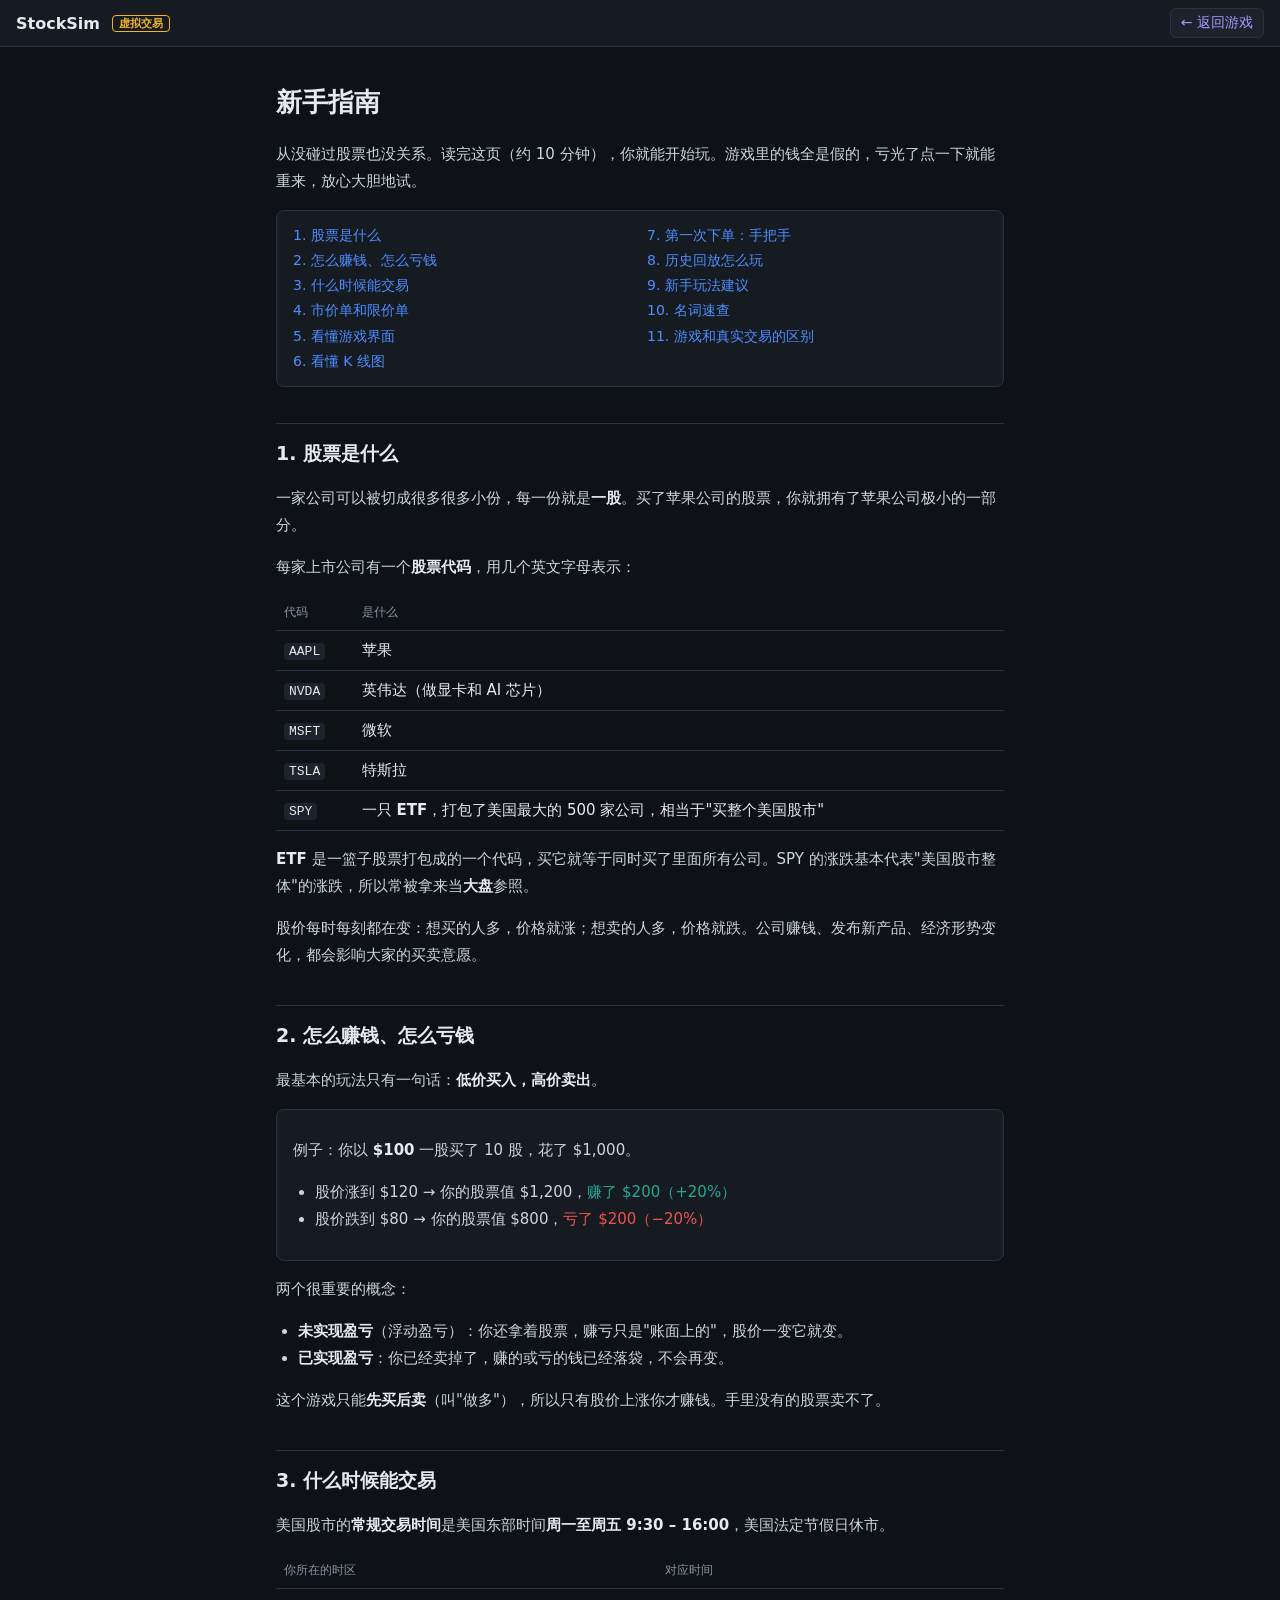
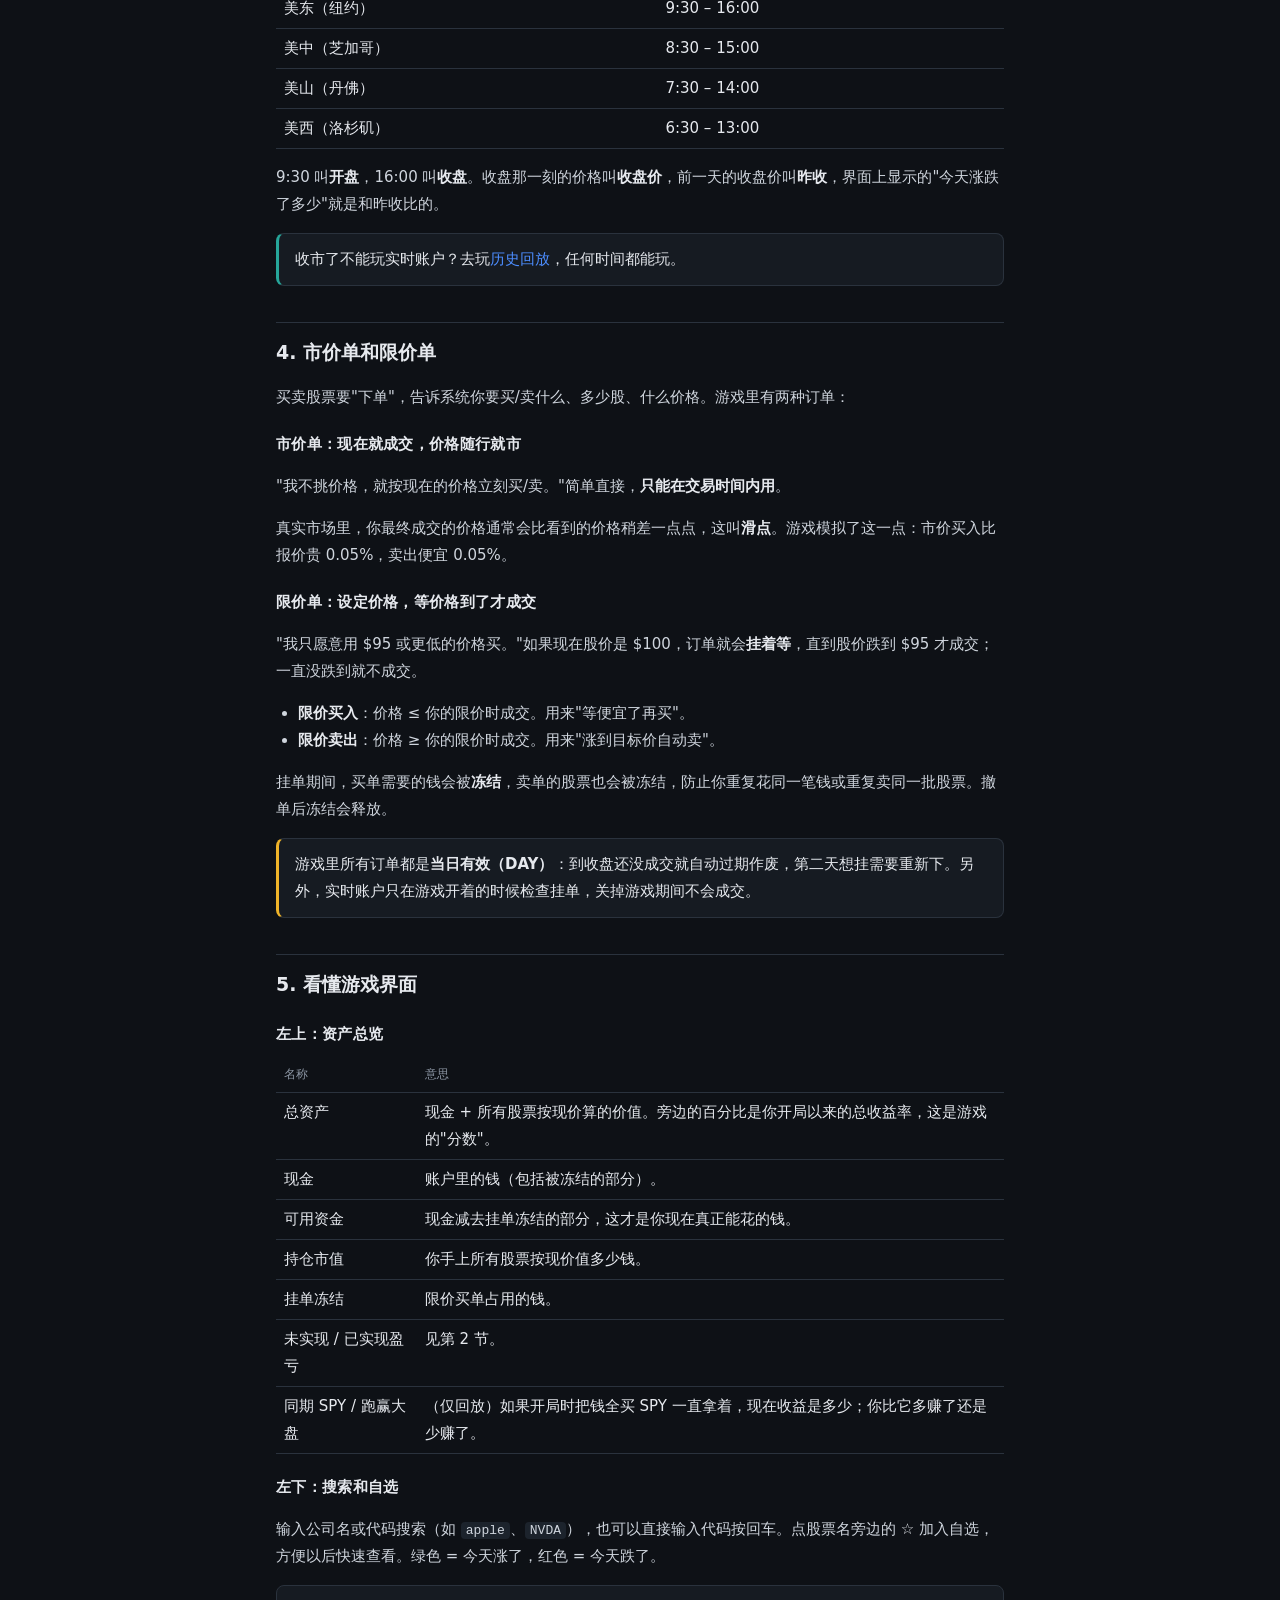
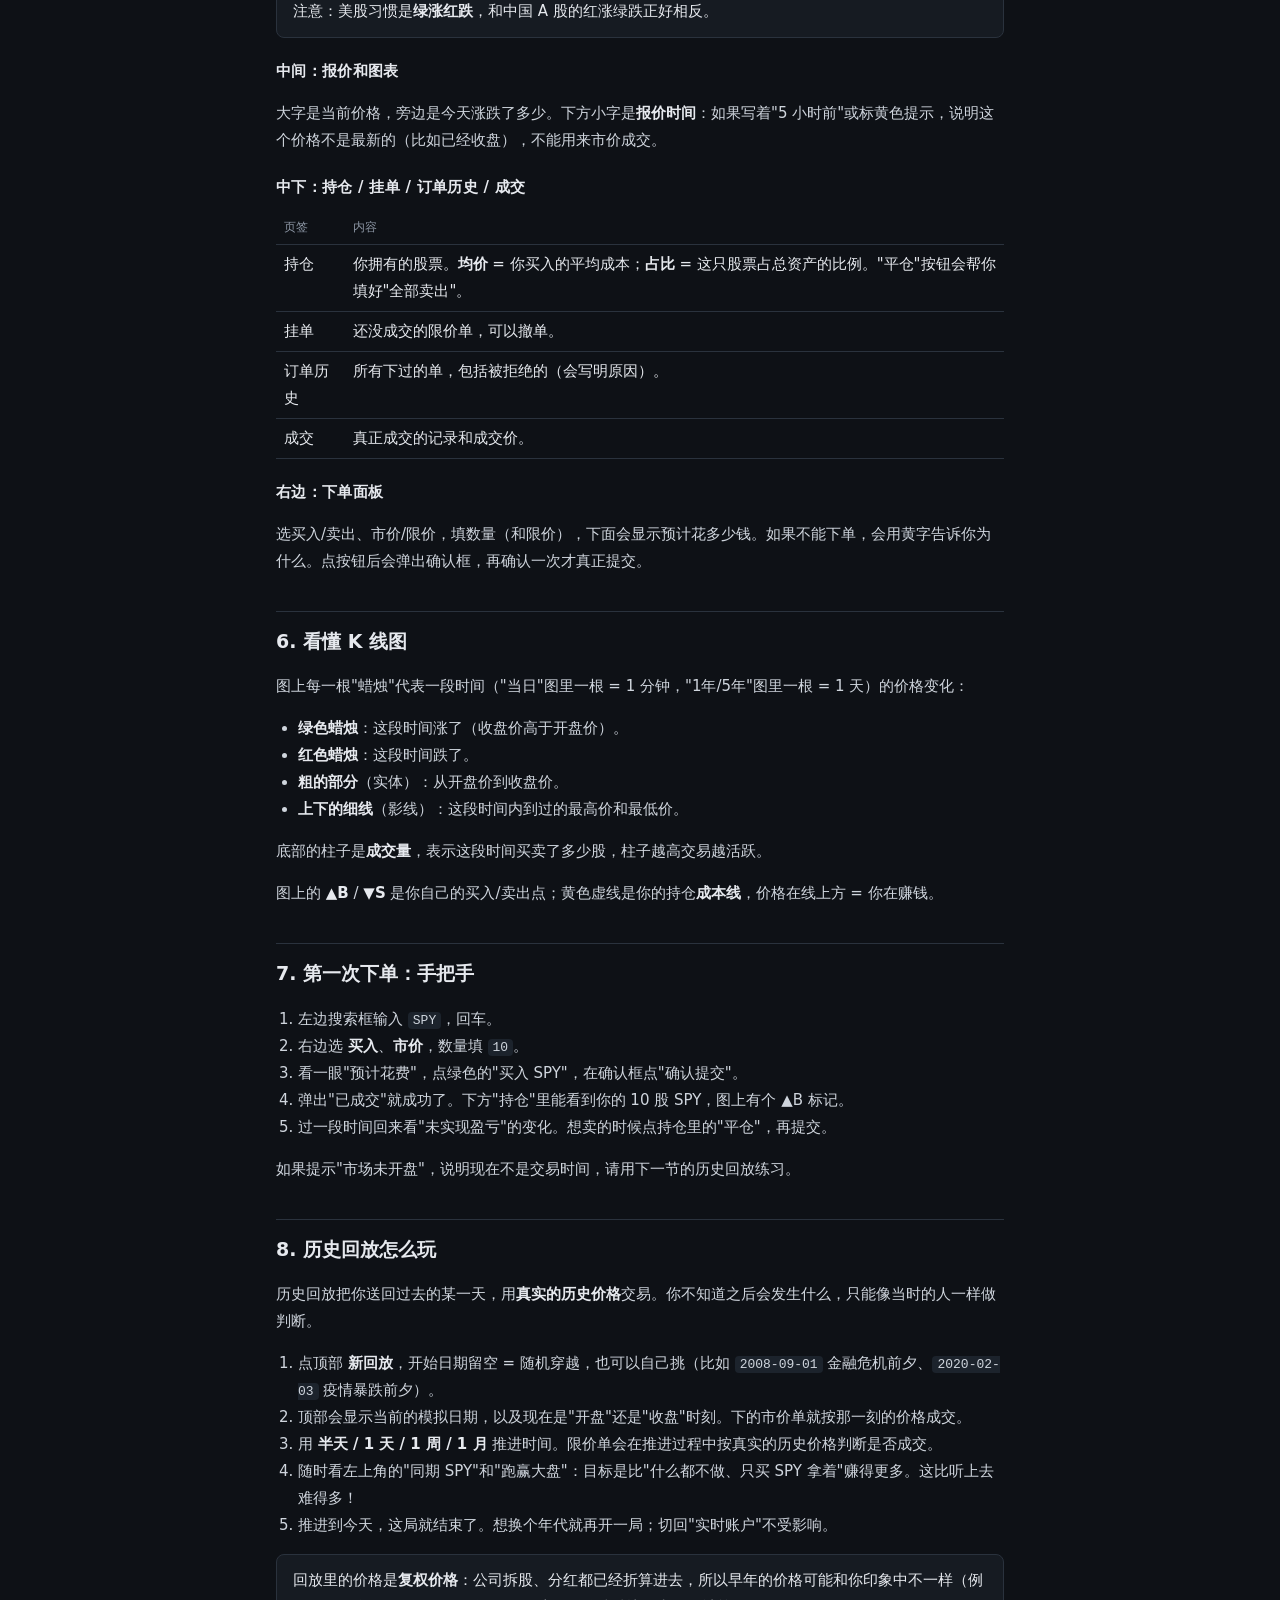
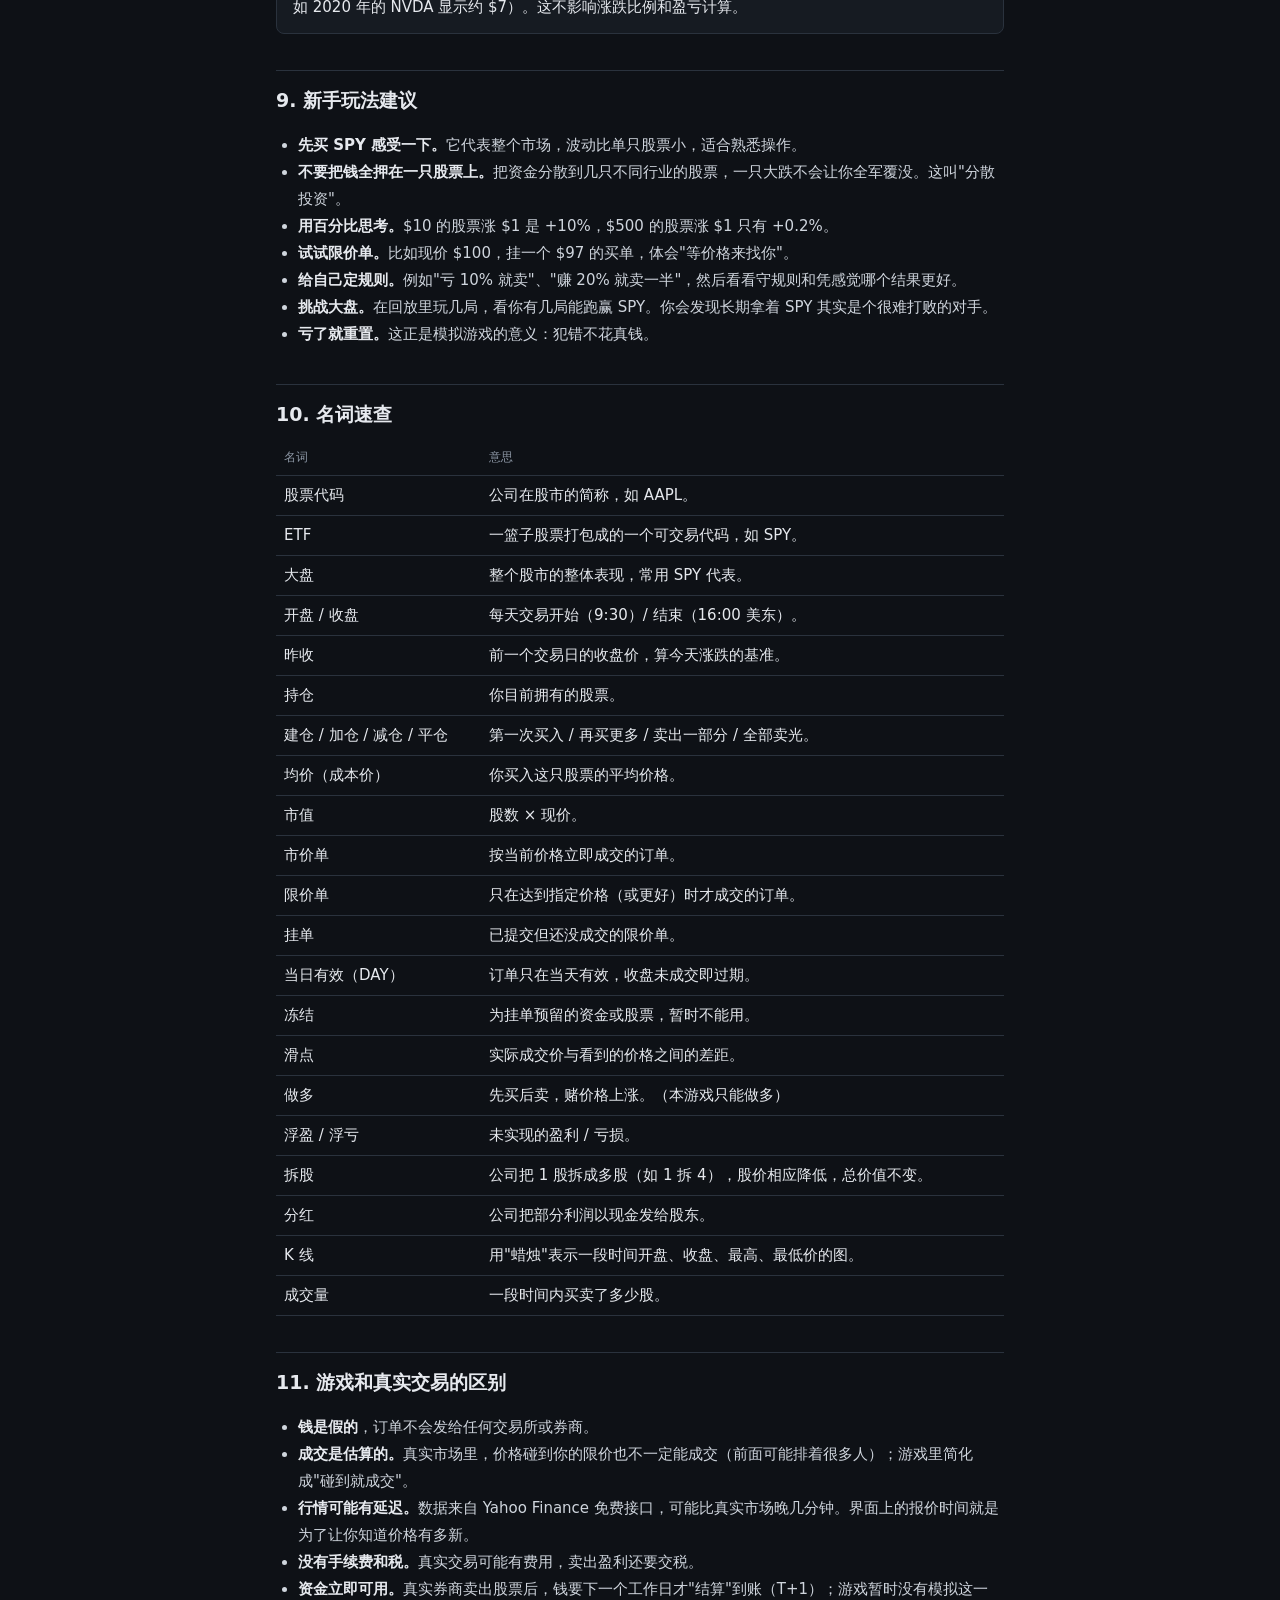
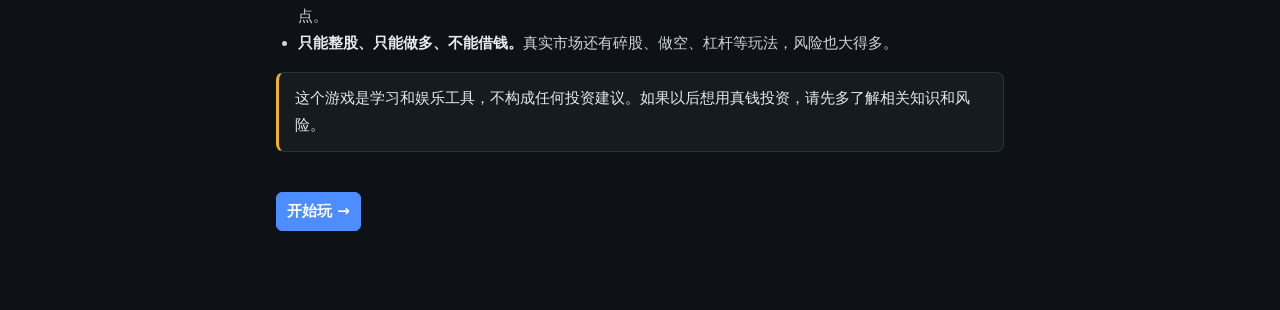
==== web/guide.html @ bda7db82 "Add beginner guide page Co-Authored-By: Claude Opus 5.5 <noreply@anthropic.com>" ====
<!doctype html>
<html lang="zh-CN">
<head>
  <meta charset="utf-8">
  <meta name="viewport" content="width=device-width, initial-scale=1">
  <title>新手指南 · StockSim</title>
  <link rel="stylesheet" href="style.css">
  <style>
    .guide { max-width: 760px; margin: 0 auto; padding: 24px 16px 64px; line-height: 1.8; font-size: 15px; }
    .guide h1 { font-size: 26px; margin: 8px 0 4px; }
    .guide h2 { font-size: 19px; margin: 36px 0 8px; padding-top: 12px; border-top: 1px solid var(--border); }
    .guide h3 { font-size: 15px; color: var(--text); margin: 20px 0 4px; }
    .guide p, .guide li { color: #cfd5dd; }
    .guide b { color: var(--text); }
    .guide ul, .guide ol { padding-left: 22px; }
    .guide table { margin: 10px 0; font-variant-numeric: normal; }
    .guide th, .guide td { text-align: left; white-space: normal; vertical-align: top; }
    .guide .box { background: var(--panel); border: 1px solid var(--border); border-radius: 8px; padding: 12px 16px; margin: 12px 0; }
    .guide .box.tip { border-left: 3px solid var(--up); }
    .guide .box.warn { border-left: 3px solid var(--warn); }
    .guide .toc { columns: 2; font-size: 14px; }
    .guide .toc a, .guide a { color: var(--accent); text-decoration: none; }
    .guide code { background: var(--panel-2); padding: 1px 5px; border-radius: 4px; font-size: 13px; }
    @media (max-width: 600px) { .guide .toc { columns: 1; } }
  </style>
</head>
<body>
<header class="topbar">
  <div class="brand">StockSim <span class="badge-virtual">虚拟交易</span></div>
  <div class="spacer"></div>
  <a href="./"><button>← 返回游戏</button></a>
</header>

<article class="guide">
  <h1>新手指南</h1>
  <p class="muted">从没碰过股票也没关系。读完这页（约 10 分钟），你就能开始玩。游戏里的钱全是假的，亏光了点一下就能重来，放心大胆地试。</p>

  <div class="box toc">
    <a href="#basics">1. 股票是什么</a><br>
    <a href="#money">2. 怎么赚钱、怎么亏钱</a><br>
    <a href="#hours">3. 什么时候能交易</a><br>
    <a href="#orders">4. 市价单和限价单</a><br>
    <a href="#screen">5. 看懂游戏界面</a><br>
    <a href="#chart">6. 看懂 K 线图</a><br>
    <a href="#first">7. 第一次下单：手把手</a><br>
    <a href="#replay">8. 历史回放怎么玩</a><br>
    <a href="#tips">9. 新手玩法建议</a><br>
    <a href="#glossary">10. 名词速查</a><br>
    <a href="#diff">11. 游戏和真实交易的区别</a>
  </div>

  <h2 id="basics">1. 股票是什么</h2>
  <p>一家公司可以被切成很多很多小份，每一份就是<b>一股</b>。买了苹果公司的股票，你就拥有了苹果公司极小的一部分。</p>
  <p>每家上市公司有一个<b>股票代码</b>，用几个英文字母表示：</p>
  <table>
    <tr><th>代码</th><th>是什么</th></tr>
    <tr><td><code>AAPL</code></td><td>苹果</td></tr>
    <tr><td><code>NVDA</code></td><td>英伟达（做显卡和 AI 芯片）</td></tr>
    <tr><td><code>MSFT</code></td><td>微软</td></tr>
    <tr><td><code>TSLA</code></td><td>特斯拉</td></tr>
    <tr><td><code>SPY</code></td><td>一只 <b>ETF</b>，打包了美国最大的 500 家公司，相当于"买整个美国股市"</td></tr>
  </table>
  <p><b>ETF</b> 是一篮子股票打包成的一个代码，买它就等于同时买了里面所有公司。SPY 的涨跌基本代表"美国股市整体"的涨跌，所以常被拿来当<b>大盘</b>参照。</p>
  <p>股价每时每刻都在变：想买的人多，价格就涨；想卖的人多，价格就跌。公司赚钱、发布新产品、经济形势变化，都会影响大家的买卖意愿。</p>

  <h2 id="money">2. 怎么赚钱、怎么亏钱</h2>
  <p>最基本的玩法只有一句话：<b>低价买入，高价卖出</b>。</p>
  <div class="box">
    <p>例子：你以 <b>$100</b> 一股买了 10 股，花了 $1,000。</p>
    <ul>
      <li>股价涨到 $120 → 你的股票值 $1,200，<span class="up">赚了 $200（+20%）</span></li>
      <li>股价跌到 $80 → 你的股票值 $800，<span class="down">亏了 $200（−20%）</span></li>
    </ul>
  </div>
  <p>两个很重要的概念：</p>
  <ul>
    <li><b>未实现盈亏</b>（浮动盈亏）：你还拿着股票，赚亏只是"账面上的"，股价一变它就变。</li>
    <li><b>已实现盈亏</b>：你已经卖掉了，赚的或亏的钱已经落袋，不会再变。</li>
  </ul>
  <p>这个游戏只能<b>先买后卖</b>（叫"做多"），所以只有股价上涨你才赚钱。手里没有的股票卖不了。</p>

  <h2 id="hours">3. 什么时候能交易</h2>
  <p>美国股市的<b>常规交易时间</b>是美国东部时间<b>周一至周五 9:30 – 16:00</b>，美国法定节假日休市。</p>
  <table>
    <tr><th>你所在的时区</th><th>对应时间</th></tr>
    <tr><td>美东（纽约）</td><td>9:30 – 16:00</td></tr>
    <tr><td>美中（芝加哥）</td><td>8:30 – 15:00</td></tr>
    <tr><td>美山（丹佛）</td><td>7:30 – 14:00</td></tr>
    <tr><td>美西（洛杉矶）</td><td>6:30 – 13:00</td></tr>
  </table>
  <p>9:30 叫<b>开盘</b>，16:00 叫<b>收盘</b>。收盘那一刻的价格叫<b>收盘价</b>，前一天的收盘价叫<b>昨收</b>，界面上显示的"今天涨跌了多少"就是和昨收比的。</p>
  <div class="box tip">收市了不能玩实时账户？去玩<a href="#replay">历史回放</a>，任何时间都能玩。</div>

  <h2 id="orders">4. 市价单和限价单</h2>
  <p>买卖股票要"下单"，告诉系统你要买/卖什么、多少股、什么价格。游戏里有两种订单：</p>
  <h3>市价单：现在就成交，价格随行就市</h3>
  <p>"我不挑价格，就按现在的价格立刻买/卖。"简单直接，<b>只能在交易时间内用</b>。</p>
  <p>真实市场里，你最终成交的价格通常会比看到的价格稍差一点点，这叫<b>滑点</b>。游戏模拟了这一点：市价买入比报价贵 0.05%，卖出便宜 0.05%。</p>
  <h3>限价单：设定价格，等价格到了才成交</h3>
  <p>"我只愿意用 $95 或更低的价格买。"如果现在股价是 $100，订单就会<b>挂着等</b>，直到股价跌到 $95 才成交；一直没跌到就不成交。</p>
  <ul>
    <li><b>限价买入</b>：价格 ≤ 你的限价时成交。用来"等便宜了再买"。</li>
    <li><b>限价卖出</b>：价格 ≥ 你的限价时成交。用来"涨到目标价自动卖"。</li>
  </ul>
  <p>挂单期间，买单需要的钱会被<b>冻结</b>，卖单的股票也会被冻结，防止你重复花同一笔钱或重复卖同一批股票。撤单后冻结会释放。</p>
  <div class="box warn">游戏里所有订单都是<b>当日有效（DAY）</b>：到收盘还没成交就自动过期作废，第二天想挂需要重新下。另外，实时账户只在游戏开着的时候检查挂单，关掉游戏期间不会成交。</div>

  <h2 id="screen">5. 看懂游戏界面</h2>
  <h3>左上：资产总览</h3>
  <table>
    <tr><th>名称</th><th>意思</th></tr>
    <tr><td>总资产</td><td>现金 + 所有股票按现价算的价值。旁边的百分比是你开局以来的总收益率，这是游戏的"分数"。</td></tr>
    <tr><td>现金</td><td>账户里的钱（包括被冻结的部分）。</td></tr>
    <tr><td>可用资金</td><td>现金减去挂单冻结的部分，这才是你现在真正能花的钱。</td></tr>
    <tr><td>持仓市值</td><td>你手上所有股票按现价值多少钱。</td></tr>
    <tr><td>挂单冻结</td><td>限价买单占用的钱。</td></tr>
    <tr><td>未实现 / 已实现盈亏</td><td>见第 2 节。</td></tr>
    <tr><td>同期 SPY / 跑赢大盘</td><td>（仅回放）如果开局时把钱全买 SPY 一直拿着，现在收益是多少；你比它多赚了还是少赚了。</td></tr>
  </table>
  <h3>左下：搜索和自选</h3>
  <p>输入公司名或代码搜索（如 <code>apple</code>、<code>NVDA</code>），也可以直接输入代码按回车。点股票名旁边的 <b>☆</b> 加入自选，方便以后快速查看。绿色 = 今天涨了，红色 = 今天跌了。</p>
  <div class="box">注意：美股习惯是<b>绿涨红跌</b>，和中国 A 股的红涨绿跌正好相反。</div>
  <h3>中间：报价和图表</h3>
  <p>大字是当前价格，旁边是今天涨跌了多少。下方小字是<b>报价时间</b>：如果写着"5 小时前"或标黄色提示，说明这个价格不是最新的（比如已经收盘），不能用来市价成交。</p>
  <h3>中下：持仓 / 挂单 / 订单历史 / 成交</h3>
  <table>
    <tr><th>页签</th><th>内容</th></tr>
    <tr><td>持仓</td><td>你拥有的股票。<b>均价</b> = 你买入的平均成本；<b>占比</b> = 这只股票占总资产的比例。"平仓"按钮会帮你填好"全部卖出"。</td></tr>
    <tr><td>挂单</td><td>还没成交的限价单，可以撤单。</td></tr>
    <tr><td>订单历史</td><td>所有下过的单，包括被拒绝的（会写明原因）。</td></tr>
    <tr><td>成交</td><td>真正成交的记录和成交价。</td></tr>
  </table>
  <h3>右边：下单面板</h3>
  <p>选买入/卖出、市价/限价，填数量（和限价），下面会显示预计花多少钱。如果不能下单，会用黄字告诉你为什么。点按钮后会弹出确认框，再确认一次才真正提交。</p>

  <h2 id="chart">6. 看懂 K 线图</h2>
  <p>图上每一根"蜡烛"代表一段时间（"当日"图里一根 = 1 分钟，"1年/5年"图里一根 = 1 天）的价格变化：</p>
  <ul>
    <li><b class="up">绿色蜡烛</b>：这段时间涨了（收盘价高于开盘价）。</li>
    <li><b class="down">红色蜡烛</b>：这段时间跌了。</li>
    <li><b>粗的部分</b>（实体）：从开盘价到收盘价。</li>
    <li><b>上下的细线</b>（影线）：这段时间内到过的最高价和最低价。</li>
  </ul>
  <p>底部的柱子是<b>成交量</b>，表示这段时间买卖了多少股，柱子越高交易越活跃。</p>
  <p>图上的 <b class="up">▲B</b> / <b class="down">▼S</b> 是你自己的买入/卖出点；黄色虚线是你的持仓<b>成本线</b>，价格在线上方 = 你在赚钱。</p>

  <h2 id="first">7. 第一次下单：手把手</h2>
  <ol>
    <li>左边搜索框输入 <code>SPY</code>，回车。</li>
    <li>右边选 <b>买入</b>、<b>市价</b>，数量填 <code>10</code>。</li>
    <li>看一眼"预计花费"，点绿色的"买入 SPY"，在确认框点"确认提交"。</li>
    <li>弹出"已成交"就成功了。下方"持仓"里能看到你的 10 股 SPY，图上有个 ▲B 标记。</li>
    <li>过一段时间回来看"未实现盈亏"的变化。想卖的时候点持仓里的"平仓"，再提交。</li>
  </ol>
  <p>如果提示"市场未开盘"，说明现在不是交易时间，请用下一节的历史回放练习。</p>

  <h2 id="replay">8. 历史回放怎么玩</h2>
  <p>历史回放把你送回过去的某一天，用<b>真实的历史价格</b>交易。你不知道之后会发生什么，只能像当时的人一样做判断。</p>
  <ol>
    <li>点顶部 <b>新回放</b>，开始日期留空 = 随机穿越，也可以自己挑（比如 <code>2008-09-01</code> 金融危机前夕、<code>2020-02-03</code> 疫情暴跌前夕）。</li>
    <li>顶部会显示当前的模拟日期，以及现在是"开盘"还是"收盘"时刻。下的市价单就按那一刻的价格成交。</li>
    <li>用 <b>半天 / 1 天 / 1 周 / 1 月</b> 推进时间。限价单会在推进过程中按真实的历史价格判断是否成交。</li>
    <li>随时看左上角的"同期 SPY"和"跑赢大盘"：目标是比"什么都不做、只买 SPY 拿着"赚得更多。这比听上去难得多！</li>
    <li>推进到今天，这局就结束了。想换个年代就再开一局；切回"实时账户"不受影响。</li>
  </ol>
  <div class="box">回放里的价格是<b>复权价格</b>：公司拆股、分红都已经折算进去，所以早年的价格可能和你印象中不一样（例如 2020 年的 NVDA 显示约 $7）。这不影响涨跌比例和盈亏计算。</div>

  <h2 id="tips">9. 新手玩法建议</h2>
  <ul>
    <li><b>先买 SPY 感受一下。</b>它代表整个市场，波动比单只股票小，适合熟悉操作。</li>
    <li><b>不要把钱全押在一只股票上。</b>把资金分散到几只不同行业的股票，一只大跌不会让你全军覆没。这叫"分散投资"。</li>
    <li><b>用百分比思考。</b>$10 的股票涨 $1 是 +10%，$500 的股票涨 $1 只有 +0.2%。</li>
    <li><b>试试限价单。</b>比如现价 $100，挂一个 $97 的买单，体会"等价格来找你"。</li>
    <li><b>给自己定规则。</b>例如"亏 10% 就卖"、"赚 20% 就卖一半"，然后看看守规则和凭感觉哪个结果更好。</li>
    <li><b>挑战大盘。</b>在回放里玩几局，看你有几局能跑赢 SPY。你会发现长期拿着 SPY 其实是个很难打败的对手。</li>
    <li><b>亏了就重置。</b>这正是模拟游戏的意义：犯错不花真钱。</li>
  </ul>

  <h2 id="glossary">10. 名词速查</h2>
  <table>
    <tr><th>名词</th><th>意思</th></tr>
    <tr><td>股票代码</td><td>公司在股市的简称，如 AAPL。</td></tr>
    <tr><td>ETF</td><td>一篮子股票打包成的一个可交易代码，如 SPY。</td></tr>
    <tr><td>大盘</td><td>整个股市的整体表现，常用 SPY 代表。</td></tr>
    <tr><td>开盘 / 收盘</td><td>每天交易开始（9:30）/ 结束（16:00 美东）。</td></tr>
    <tr><td>昨收</td><td>前一个交易日的收盘价，算今天涨跌的基准。</td></tr>
    <tr><td>持仓</td><td>你目前拥有的股票。</td></tr>
    <tr><td>建仓 / 加仓 / 减仓 / 平仓</td><td>第一次买入 / 再买更多 / 卖出一部分 / 全部卖光。</td></tr>
    <tr><td>均价（成本价）</td><td>你买入这只股票的平均价格。</td></tr>
    <tr><td>市值</td><td>股数 × 现价。</td></tr>
    <tr><td>市价单</td><td>按当前价格立即成交的订单。</td></tr>
    <tr><td>限价单</td><td>只在达到指定价格（或更好）时才成交的订单。</td></tr>
    <tr><td>挂单</td><td>已提交但还没成交的限价单。</td></tr>
    <tr><td>当日有效（DAY）</td><td>订单只在当天有效，收盘未成交即过期。</td></tr>
    <tr><td>冻结</td><td>为挂单预留的资金或股票，暂时不能用。</td></tr>
    <tr><td>滑点</td><td>实际成交价与看到的价格之间的差距。</td></tr>
    <tr><td>做多</td><td>先买后卖，赌价格上涨。（本游戏只能做多）</td></tr>
    <tr><td>浮盈 / 浮亏</td><td>未实现的盈利 / 亏损。</td></tr>
    <tr><td>拆股</td><td>公司把 1 股拆成多股（如 1 拆 4），股价相应降低，总价值不变。</td></tr>
    <tr><td>分红</td><td>公司把部分利润以现金发给股东。</td></tr>
    <tr><td>K 线</td><td>用"蜡烛"表示一段时间开盘、收盘、最高、最低价的图。</td></tr>
    <tr><td>成交量</td><td>一段时间内买卖了多少股。</td></tr>
  </table>

  <h2 id="diff">11. 游戏和真实交易的区别</h2>
  <ul>
    <li><b>钱是假的</b>，订单不会发给任何交易所或券商。</li>
    <li><b>成交是估算的。</b>真实市场里，价格碰到你的限价也不一定能成交（前面可能排着很多人）；游戏里简化成"碰到就成交"。</li>
    <li><b>行情可能有延迟。</b>数据来自 Yahoo Finance 免费接口，可能比真实市场晚几分钟。界面上的报价时间就是为了让你知道价格有多新。</li>
    <li><b>没有手续费和税。</b>真实交易可能有费用，卖出盈利还要交税。</li>
    <li><b>资金立即可用。</b>真实券商卖出股票后，钱要下一个工作日才"结算"到账（T+1）；游戏暂时没有模拟这一点。</li>
    <li><b>只能整股、只能做多、不能借钱。</b>真实市场还有碎股、做空、杠杆等玩法，风险也大得多。</li>
  </ul>
  <div class="box warn">这个游戏是学习和娱乐工具，不构成任何投资建议。如果以后想用真钱投资，请先多了解相关知识和风险。</div>

  <p style="margin-top:40px"><a href="./"><button class="primary">开始玩 →</button></a></p>
</article>
</body>
</html>
---- web/style.css ----
:root {
  --bg: #0e1116;
  --panel: #161b22;
  --panel-2: #1c232c;
  --border: #2a323d;
  --text: #e6e9ee;
  --muted: #8b95a3;
  --up: #26a69a;
  --down: #ef5350;
  --accent: #4c8dff;
  --warn: #f0b429;
  --radius: 8px;
  font-family: system-ui, -apple-system, "Segoe UI", "Microsoft YaHei", sans-serif;
  font-size: 14px;
  color-scheme: dark;
}

* { box-sizing: border-box; }
[hidden] { display: none !important; }
body { margin: 0; background: var(--bg); color: var(--text); }
button, input, select { font: inherit; color: inherit; }
h3 { margin: 0 0 8px; font-size: 13px; color: var(--muted); font-weight: 600; letter-spacing: .02em; }
.muted { color: var(--muted); }
.small { font-size: 12px; }
.spacer { flex: 1; }
.up { color: var(--up); }
.down { color: var(--down); }
.num { font-variant-numeric: tabular-nums; }

button {
  background: var(--panel-2); border: 1px solid var(--border); border-radius: 6px;
  padding: 5px 10px; cursor: pointer;
}
button:hover:not(:disabled) { border-color: var(--accent); }
button:disabled { opacity: .5; cursor: not-allowed; }
button.ghost { background: transparent; }
button.danger:hover { border-color: var(--down); color: var(--down); }
button.primary { background: var(--accent); border-color: var(--accent); color: #fff; font-weight: 600; }
button.primary.buy { background: var(--up); border-color: var(--up); }
button.primary.sell { background: var(--down); border-color: var(--down); }

input, select {
  background: var(--bg); border: 1px solid var(--border); border-radius: 6px; padding: 6px 8px; width: 100%;
}
input:focus, select:focus { outline: none; border-color: var(--accent); }

/* top bar */
.topbar {
  display: flex; align-items: center; gap: 10px; padding: 8px 16px;
  background: var(--panel); border-bottom: 1px solid var(--border); flex-wrap: wrap;
}
.brand { font-weight: 700; font-size: 16px; white-space: nowrap; }
.badge-virtual {
  font-size: 11px; font-weight: 600; color: var(--warn); border: 1px solid var(--warn);
  border-radius: 4px; padding: 1px 6px; margin-left: 6px; vertical-align: 2px;
}
#account-select { width: auto; min-width: 150px; }
.pill { border-radius: 999px; padding: 3px 10px; font-size: 12px; background: var(--panel-2); border: 1px solid var(--border); }
.pill.open { border-color: var(--up); color: var(--up); }
.pill.closed { border-color: var(--muted); color: var(--muted); }
.pill.replay { border-color: var(--accent); color: var(--accent); }
.replay-controls { display: flex; gap: 6px; align-items: center; }

/* layout */
.layout {
  display: grid; grid-template-columns: 280px minmax(0, 1fr) 280px; gap: 12px; padding: 12px 16px;
  align-items: start;
}
.card { background: var(--panel); border: 1px solid var(--border); border-radius: var(--radius); padding: 12px; }
.sidebar, .center { display: flex; flex-direction: column; gap: 12px; min-width: 0; }

/* summary */
.summary { display: grid; grid-template-columns: 1fr 1fr; gap: 10px 12px; }
.summary .stat .label { font-size: 12px; color: var(--muted); }
.summary .stat .value { font-size: 15px; font-weight: 600; font-variant-numeric: tabular-nums; }
.summary .stat.big { grid-column: 1 / -1; }
.summary .stat.big .value { font-size: 22px; }

/* search & watchlist */
.search { position: relative; margin-bottom: 12px; }
.dropdown {
  position: absolute; z-index: 10; top: 100%; left: 0; right: 0; margin: 4px 0 0; padding: 4px 0; list-style: none;
  background: var(--panel-2); border: 1px solid var(--border); border-radius: 6px; max-height: 300px; overflow: auto;
}
.dropdown li { padding: 6px 10px; cursor: pointer; display: flex; gap: 8px; }
.dropdown li:hover, .dropdown li.active { background: var(--border); }
.dropdown .sym { font-weight: 600; min-width: 56px; }
.dropdown .name { color: var(--muted); overflow: hidden; text-overflow: ellipsis; white-space: nowrap; }
.watchlist { list-style: none; margin: 0; padding: 0; }
.watchlist li {
  display: grid; grid-template-columns: 1fr auto auto; gap: 8px; padding: 7px 6px; border-radius: 6px; cursor: pointer;
  align-items: center;
}
.watchlist li:hover { background: var(--panel-2); }
.watchlist li.active { background: var(--panel-2); outline: 1px solid var(--border); }
.watchlist .sym { font-weight: 600; }
.watchlist .px { font-variant-numeric: tabular-nums; text-align: right; }
.watchlist .chg { font-variant-numeric: tabular-nums; text-align: right; min-width: 60px; font-size: 12px; }
.watchlist .empty { color: var(--muted); cursor: default; display: block; }

/* quote + chart */
.quote-head { display: flex; align-items: baseline; gap: 14px; flex-wrap: wrap; margin-bottom: 8px; }
.q-symbol { font-size: 20px; font-weight: 700; }
.q-price { font-size: 22px; font-weight: 700; font-variant-numeric: tabular-nums; }
.q-change { font-variant-numeric: tabular-nums; margin-left: 6px; }
.q-meta { font-size: 12px; }
.q-meta .stale { color: var(--warn); }
.star { background: none; border: none; font-size: 18px; padding: 0 4px; color: var(--warn); }
.chart { height: 400px; position: relative; }
.chart .chart-msg { position: absolute; inset: 0; display: grid; place-items: center; color: var(--muted); }

/* tabs */
.tabs { display: flex; gap: 4px; margin-bottom: 10px; }
.tabs button { background: transparent; border-color: transparent; color: var(--muted); }
.tabs button.active { color: var(--text); border-color: var(--border); background: var(--panel-2); }
.tabs.small { margin: 0; }
.tabs.small button { padding: 2px 8px; font-size: 12px; }

/* tables */
.table-wrap { overflow-x: auto; }
table { width: 100%; border-collapse: collapse; font-variant-numeric: tabular-nums; }
th, td { padding: 6px 8px; text-align: right; white-space: nowrap; border-bottom: 1px solid var(--border); }
th { color: var(--muted); font-weight: 500; font-size: 12px; }
th:first-child, td:first-child { text-align: left; }
td .link { cursor: pointer; font-weight: 600; }
td .link:hover { color: var(--accent); }
.empty-row { color: var(--muted); text-align: center !important; padding: 18px; }
.tag { font-size: 11px; padding: 1px 6px; border-radius: 4px; background: var(--panel-2); border: 1px solid var(--border); }
.tag.filled { color: var(--up); border-color: var(--up); }
.tag.open { color: var(--accent); border-color: var(--accent); }
.tag.rejected { color: var(--down); border-color: var(--down); }

/* ticket */
.ticket { display: flex; flex-direction: column; gap: 10px; position: sticky; top: 12px; }
.ticket label { display: flex; flex-direction: column; gap: 4px; font-size: 12px; color: var(--muted); }
.seg { display: grid; grid-template-columns: 1fr 1fr; gap: 0; }
.seg button { border-radius: 0; }
.seg button:first-child { border-radius: 6px 0 0 6px; }
.seg button:last-child { border-radius: 0 6px 6px 0; }
.seg button.active { background: var(--accent); border-color: var(--accent); color: #fff; }
.seg button.active.buy { background: var(--up); border-color: var(--up); }
.seg button.active.sell { background: var(--down); border-color: var(--down); }
.qty-shortcuts { display: flex; gap: 6px; }
.qty-shortcuts button { flex: 1; padding: 3px; font-size: 12px; }
.est { font-size: 12px; color: var(--muted); line-height: 1.7; }
.est b { color: var(--text); font-weight: 600; }
.est .warn { color: var(--warn); }
.note { font-size: 11px; margin: 0; line-height: 1.5; }
#t-submit { padding: 9px; font-size: 15px; }

/* dialogs & toast */
dialog {
  background: var(--panel); color: var(--text); border: 1px solid var(--border); border-radius: 10px;
  padding: 18px; width: min(420px, calc(100vw - 32px));
}
dialog::backdrop { background: rgba(0, 0, 0, .55); }
dialog form { display: flex; flex-direction: column; gap: 12px; }
dialog label { display: flex; flex-direction: column; gap: 4px; font-size: 12px; color: var(--muted); }
dialog h3 { font-size: 16px; color: var(--text); }
dialog p { margin: 0; }
.dialog-actions { display: flex; justify-content: flex-end; gap: 8px; }
.confirm-grid { display: grid; grid-template-columns: auto 1fr; gap: 6px 14px; }
.confirm-grid span:nth-child(odd) { color: var(--muted); }
.toast {
  position: fixed; bottom: 20px; left: 50%; transform: translateX(-50%); z-index: 100;
  background: var(--panel-2); border: 1px solid var(--border); border-radius: 8px; padding: 10px 16px;
  box-shadow: 0 6px 24px rgba(0, 0, 0, .4); max-width: calc(100vw - 32px);
}
.toast.error { border-color: var(--down); }
.toast.ok { border-color: var(--up); }

@media (max-width: 1100px) {
  .layout { grid-template-columns: 260px minmax(0, 1fr); }
  .ticket { grid-column: 1 / -1; position: static; }
}
@media (max-width: 720px) {
  .layout { grid-template-columns: minmax(0, 1fr); padding: 12px 16px; }
  .chart { height: 300px; }
}
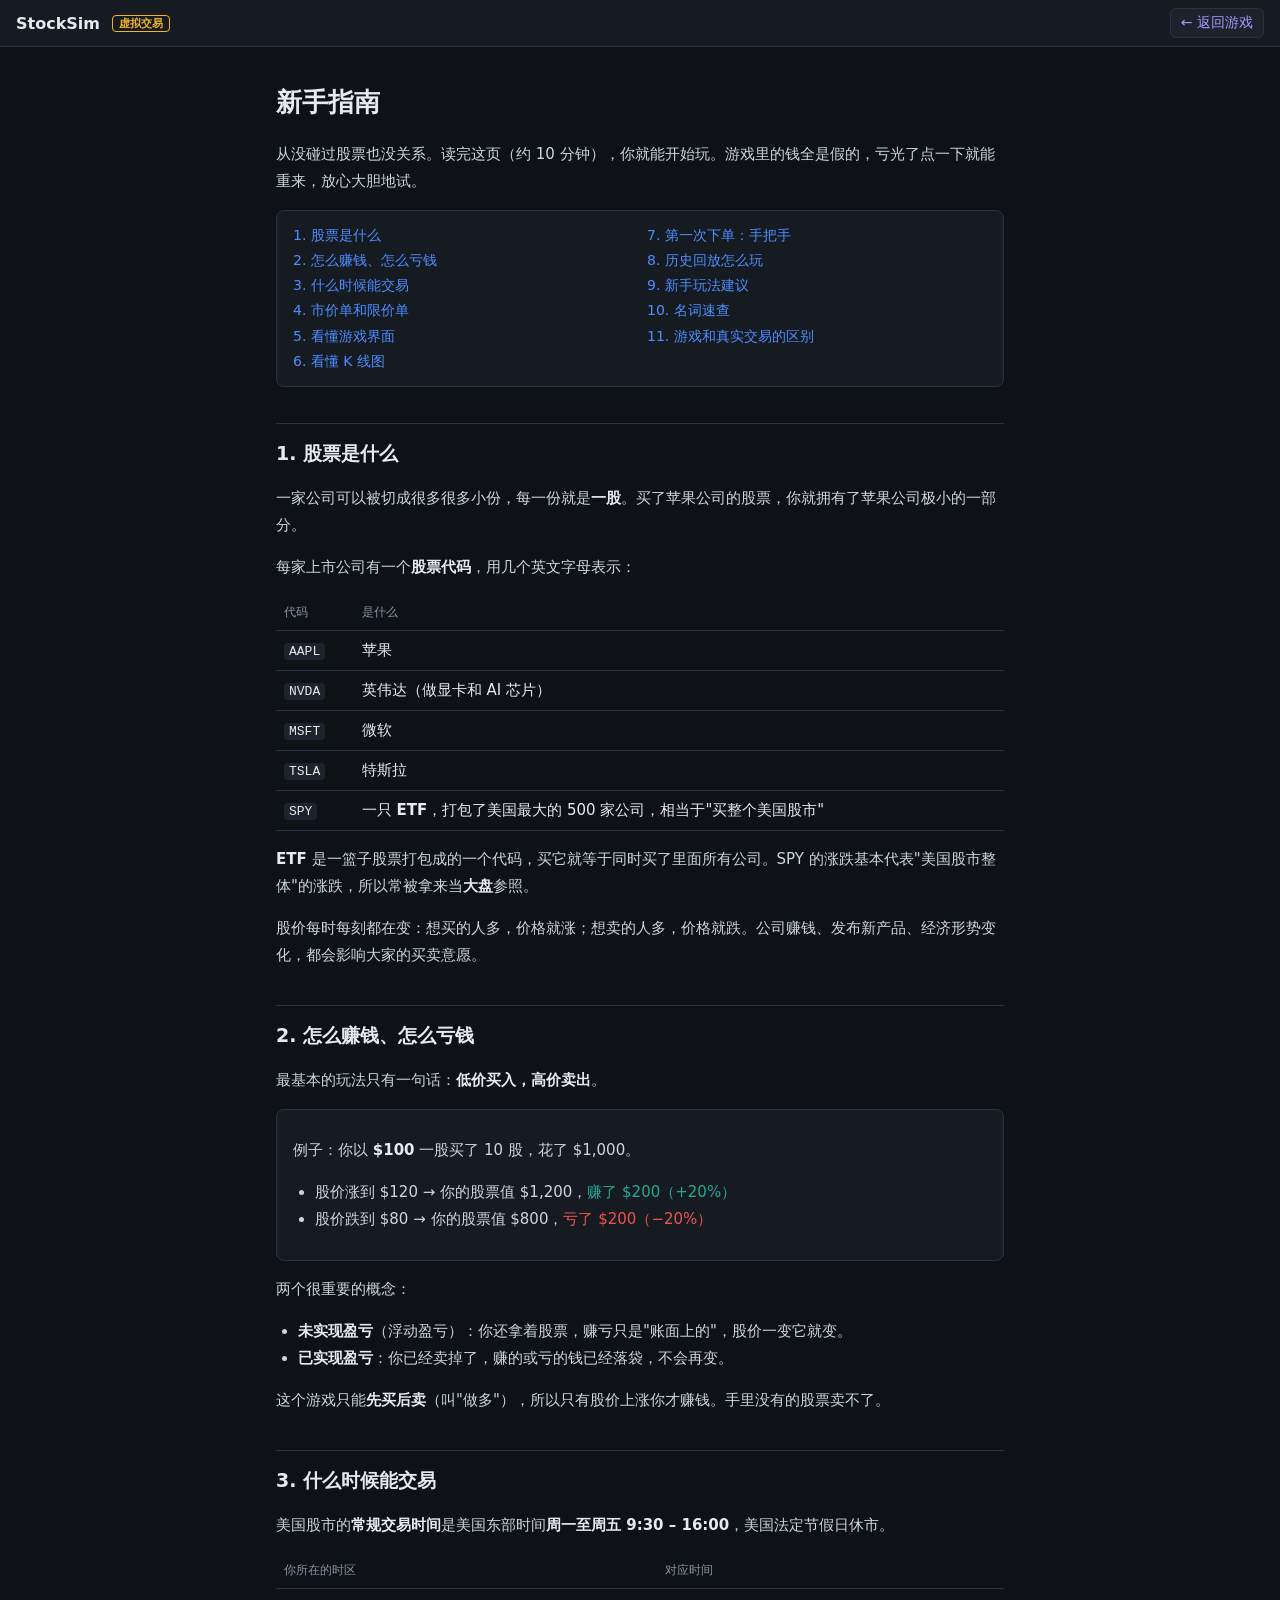
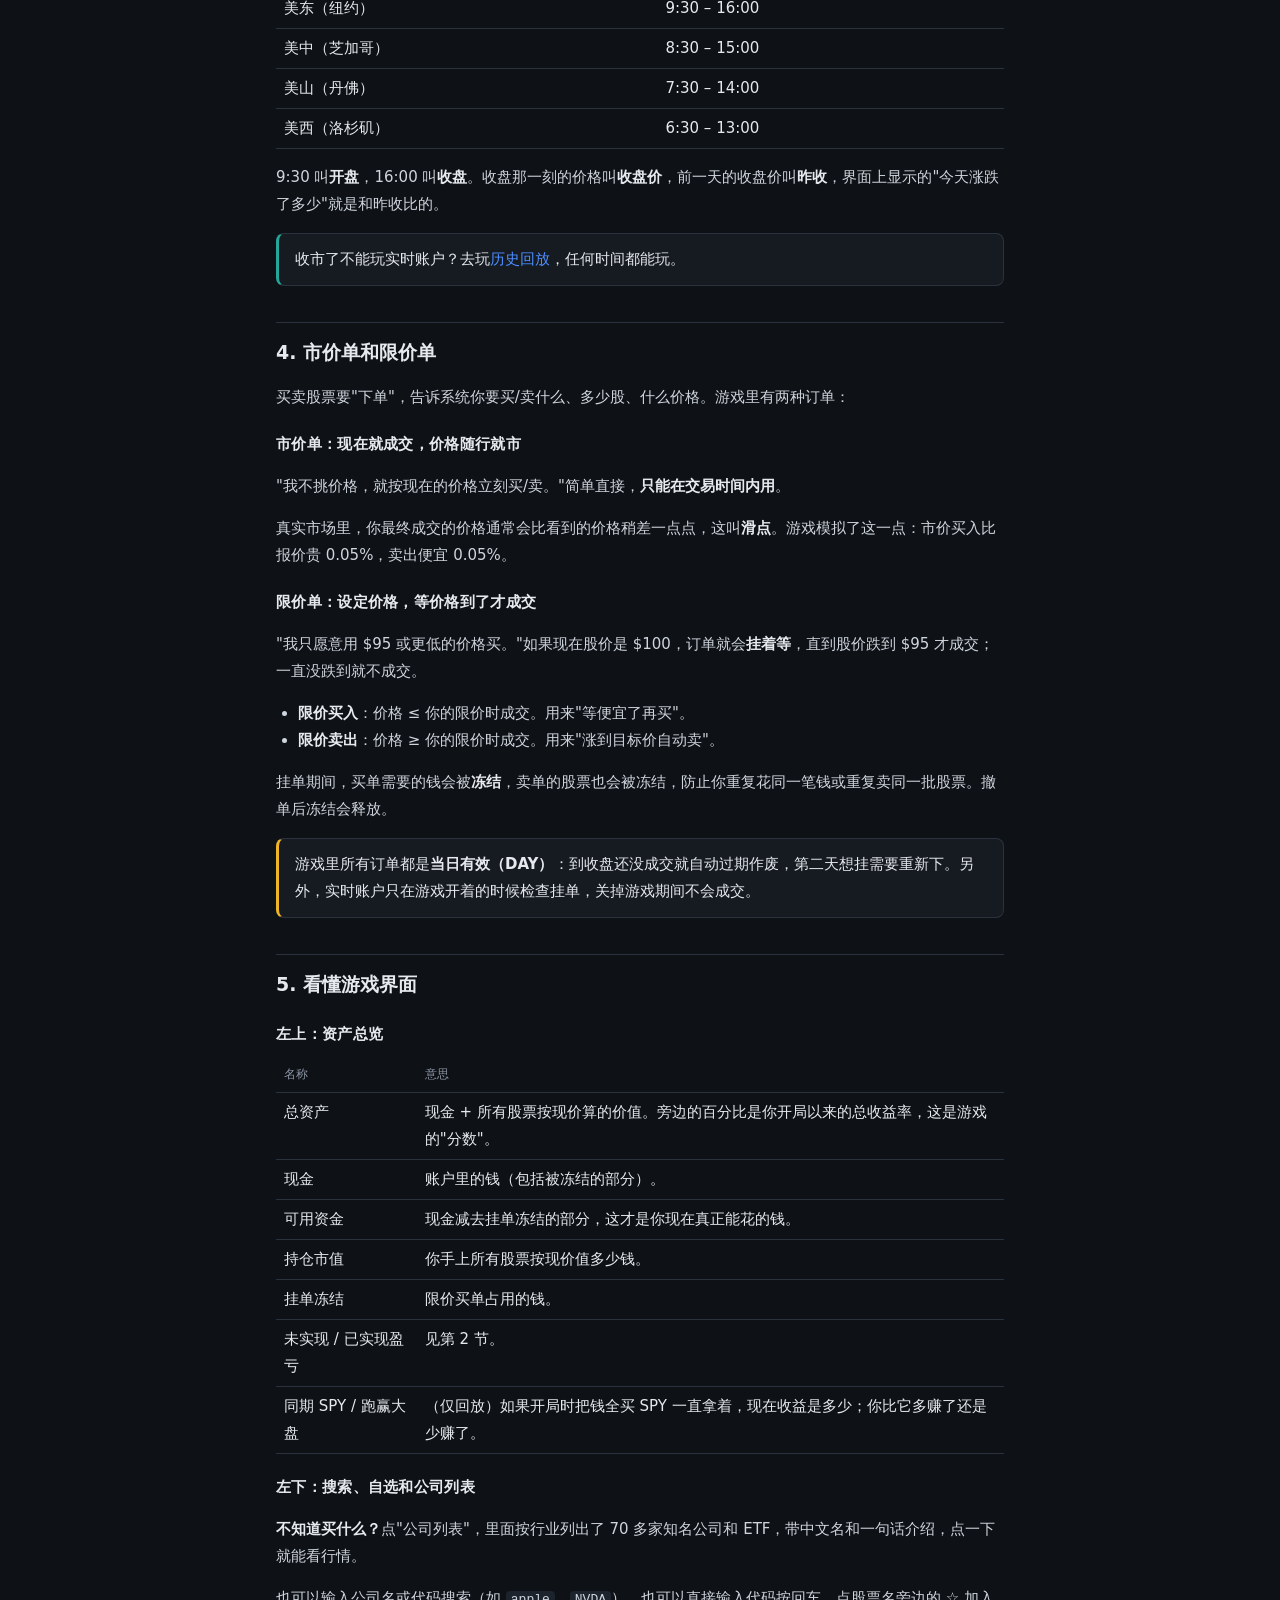
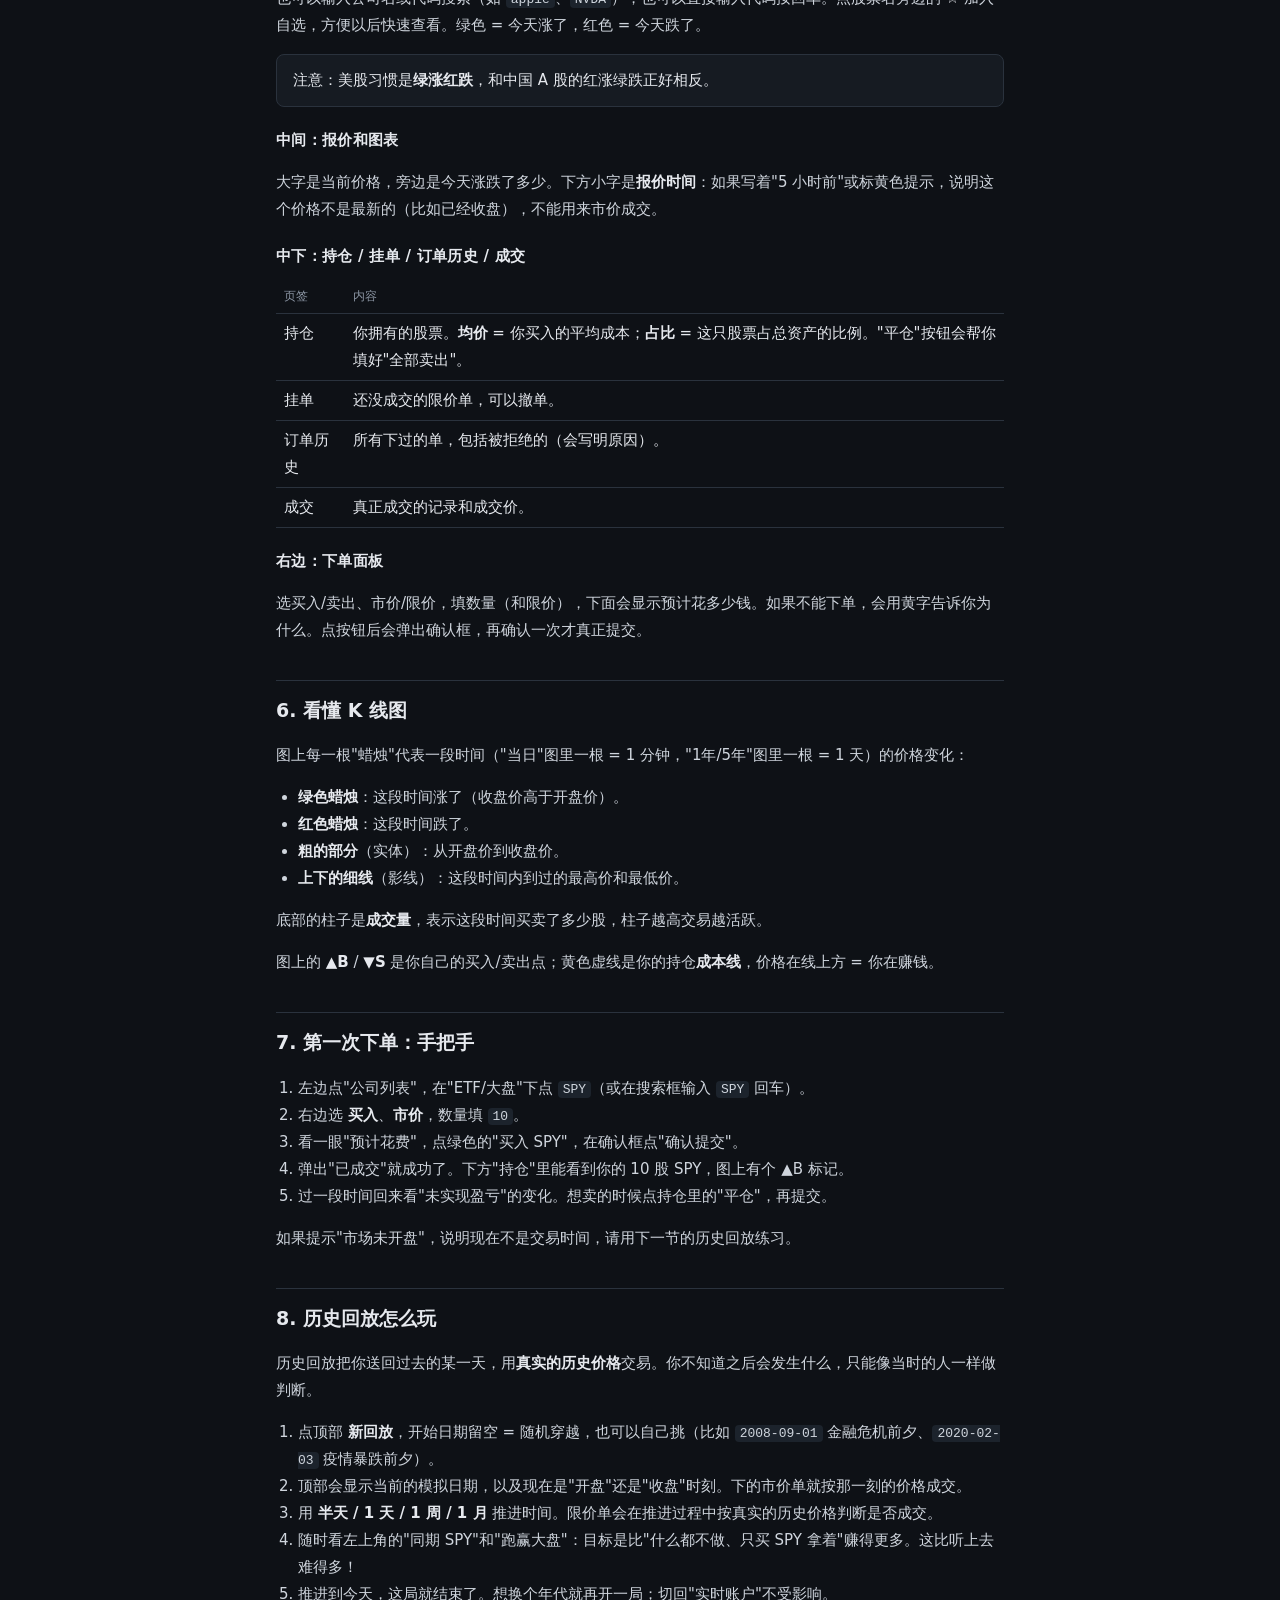
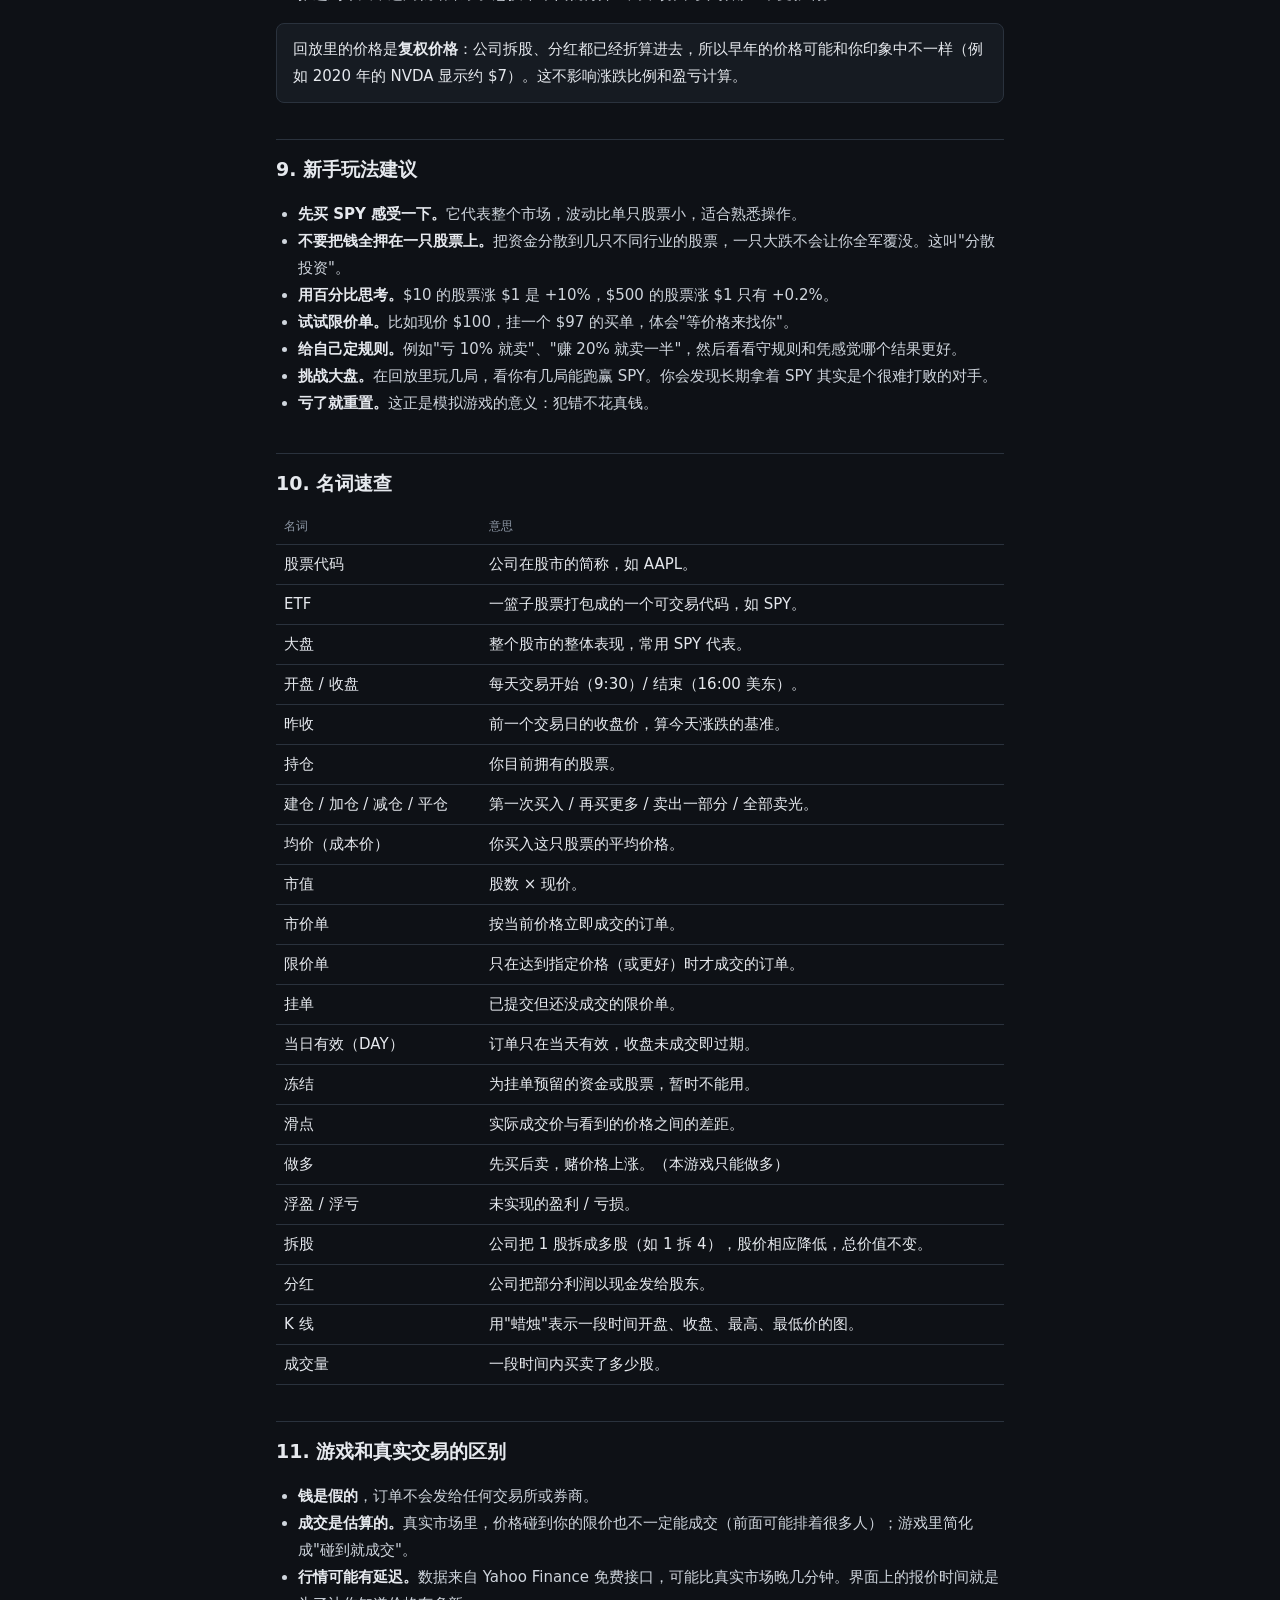
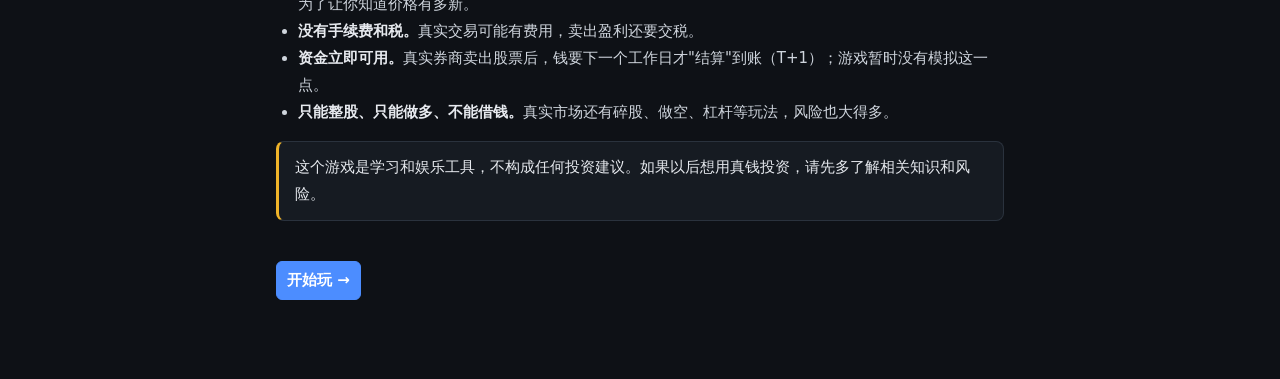
==== commit 7b6c4c73: "Add browsable company list with sectors, Chinese names and live quotes - Curated list of ~75 well-kn" ====
--- a/web/guide.html
+++ b/web/guide.html
@@ -117,8 +117,9 @@
     <tr><td>未实现 / 已实现盈亏</td><td>见第 2 节。</td></tr>
     <tr><td>同期 SPY / 跑赢大盘</td><td>（仅回放）如果开局时把钱全买 SPY 一直拿着，现在收益是多少；你比它多赚了还是少赚了。</td></tr>
   </table>
-  <h3>左下：搜索和自选</h3>
-  <p>输入公司名或代码搜索（如 <code>apple</code>、<code>NVDA</code>），也可以直接输入代码按回车。点股票名旁边的 <b>☆</b> 加入自选，方便以后快速查看。绿色 = 今天涨了，红色 = 今天跌了。</p>
+  <h3>左下：搜索、自选和公司列表</h3>
+  <p><b>不知道买什么？</b>点"公司列表"，里面按行业列出了 70 多家知名公司和 ETF，带中文名和一句话介绍，点一下就能看行情。</p>
+  <p>也可以输入公司名或代码搜索（如 <code>apple</code>、<code>NVDA</code>），也可以直接输入代码按回车。点股票名旁边的 <b>☆</b> 加入自选，方便以后快速查看。绿色 = 今天涨了，红色 = 今天跌了。</p>
   <div class="box">注意：美股习惯是<b>绿涨红跌</b>，和中国 A 股的红涨绿跌正好相反。</div>
   <h3>中间：报价和图表</h3>
   <p>大字是当前价格，旁边是今天涨跌了多少。下方小字是<b>报价时间</b>：如果写着"5 小时前"或标黄色提示，说明这个价格不是最新的（比如已经收盘），不能用来市价成交。</p>
@@ -146,7 +147,7 @@
 
   <h2 id="first">7. 第一次下单：手把手</h2>
   <ol>
-    <li>左边搜索框输入 <code>SPY</code>，回车。</li>
+    <li>左边点"公司列表"，在"ETF/大盘"下点 <code>SPY</code>（或在搜索框输入 <code>SPY</code> 回车）。</li>
     <li>右边选 <b>买入</b>、<b>市价</b>，数量填 <code>10</code>。</li>
     <li>看一眼"预计花费"，点绿色的"买入 SPY"，在确认框点"确认提交"。</li>
     <li>弹出"已成交"就成功了。下方"持仓"里能看到你的 10 股 SPY，图上有个 ▲B 标记。</li>
--- a/web/style.css
+++ b/web/style.css
@@ -97,6 +97,19 @@
 .watchlist .px { font-variant-numeric: tabular-nums; text-align: right; }
 .watchlist .chg { font-variant-numeric: tabular-nums; text-align: right; min-width: 60px; font-size: 12px; }
 .watchlist .empty { color: var(--muted); cursor: default; display: block; }
+.watchlist .name { display: block; font-size: 12px; color: var(--muted); font-weight: 400; overflow: hidden; text-overflow: ellipsis; white-space: nowrap; }
+.watchlist .who { min-width: 0; }
+.companies { max-height: 520px; overflow-y: auto; margin-top: 8px; }
+.companies li { grid-template-columns: auto minmax(0, 1fr) auto auto; }
+.companies .sector-head { display: block; cursor: default; padding: 10px 6px 2px; font-size: 12px; color: var(--muted); font-weight: 600; }
+.companies .sector-head:hover { background: none; }
+.companies .star { font-size: 15px; padding: 0 2px 0 0; }
+#company-filter { margin-bottom: 8px; }
+.chips { display: flex; flex-wrap: wrap; gap: 4px; }
+.chips button { padding: 2px 8px; font-size: 12px; border-radius: 999px; background: transparent; color: var(--muted); }
+.chips button.active { color: var(--text); border-color: var(--accent); background: var(--panel-2); }
+.q-desc { flex-basis: 100%; font-size: 13px; margin-top: -4px; }
+.q-desc:empty { display: none; }
 
 /* quote + chart */
 .quote-head { display: flex; align-items: baseline; gap: 14px; flex-wrap: wrap; margin-bottom: 8px; }
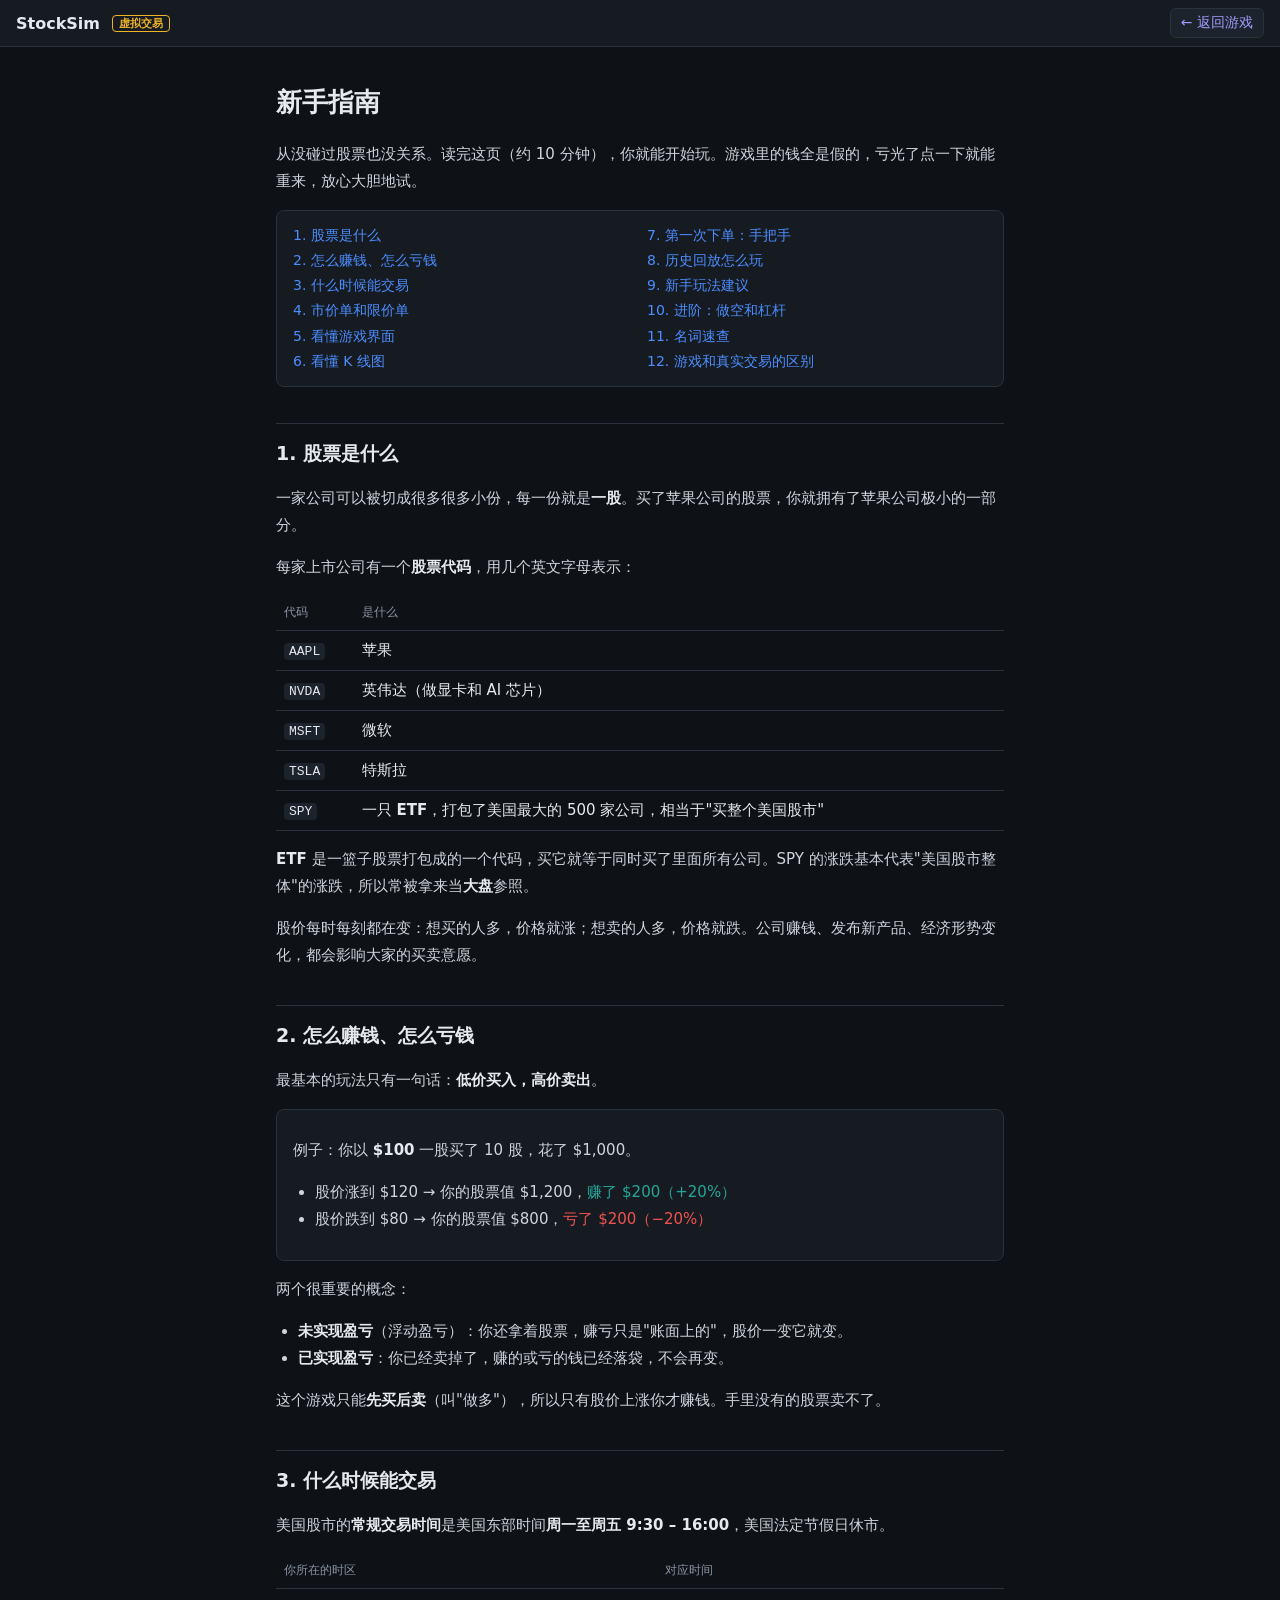
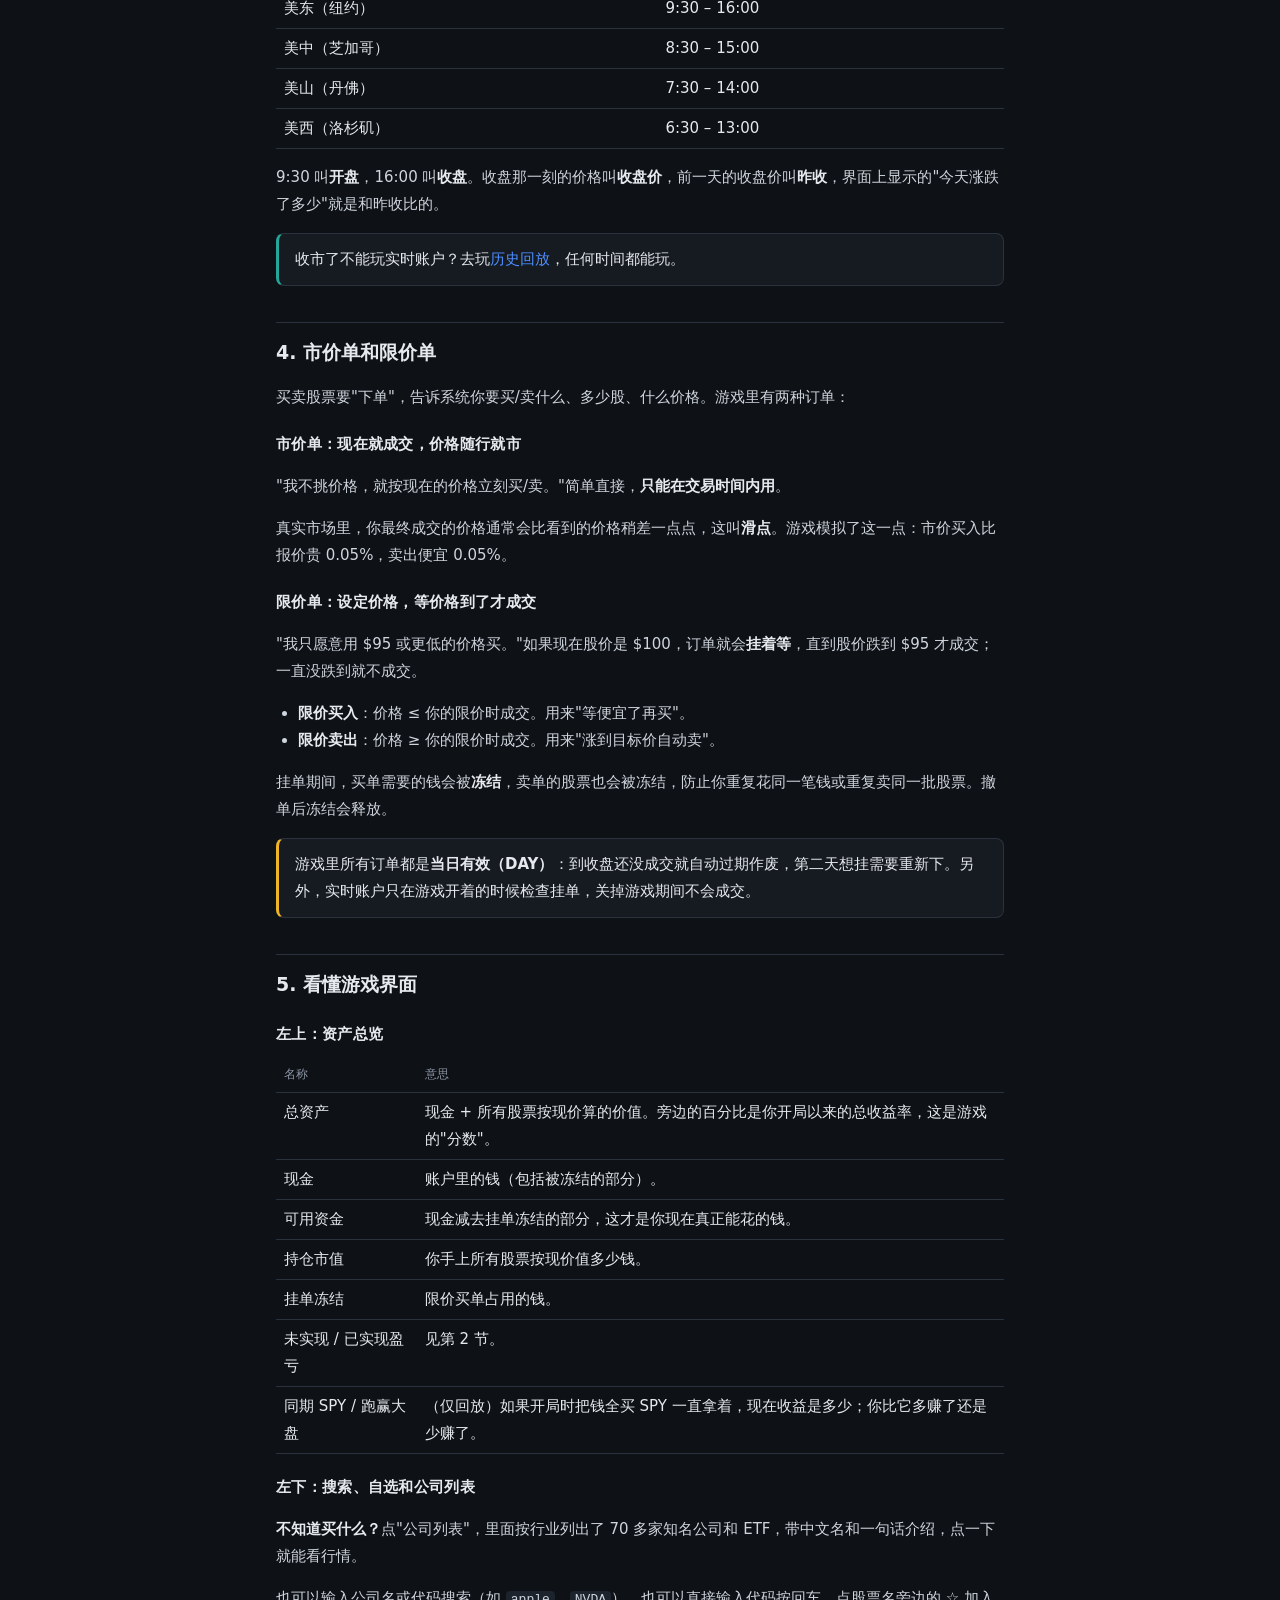
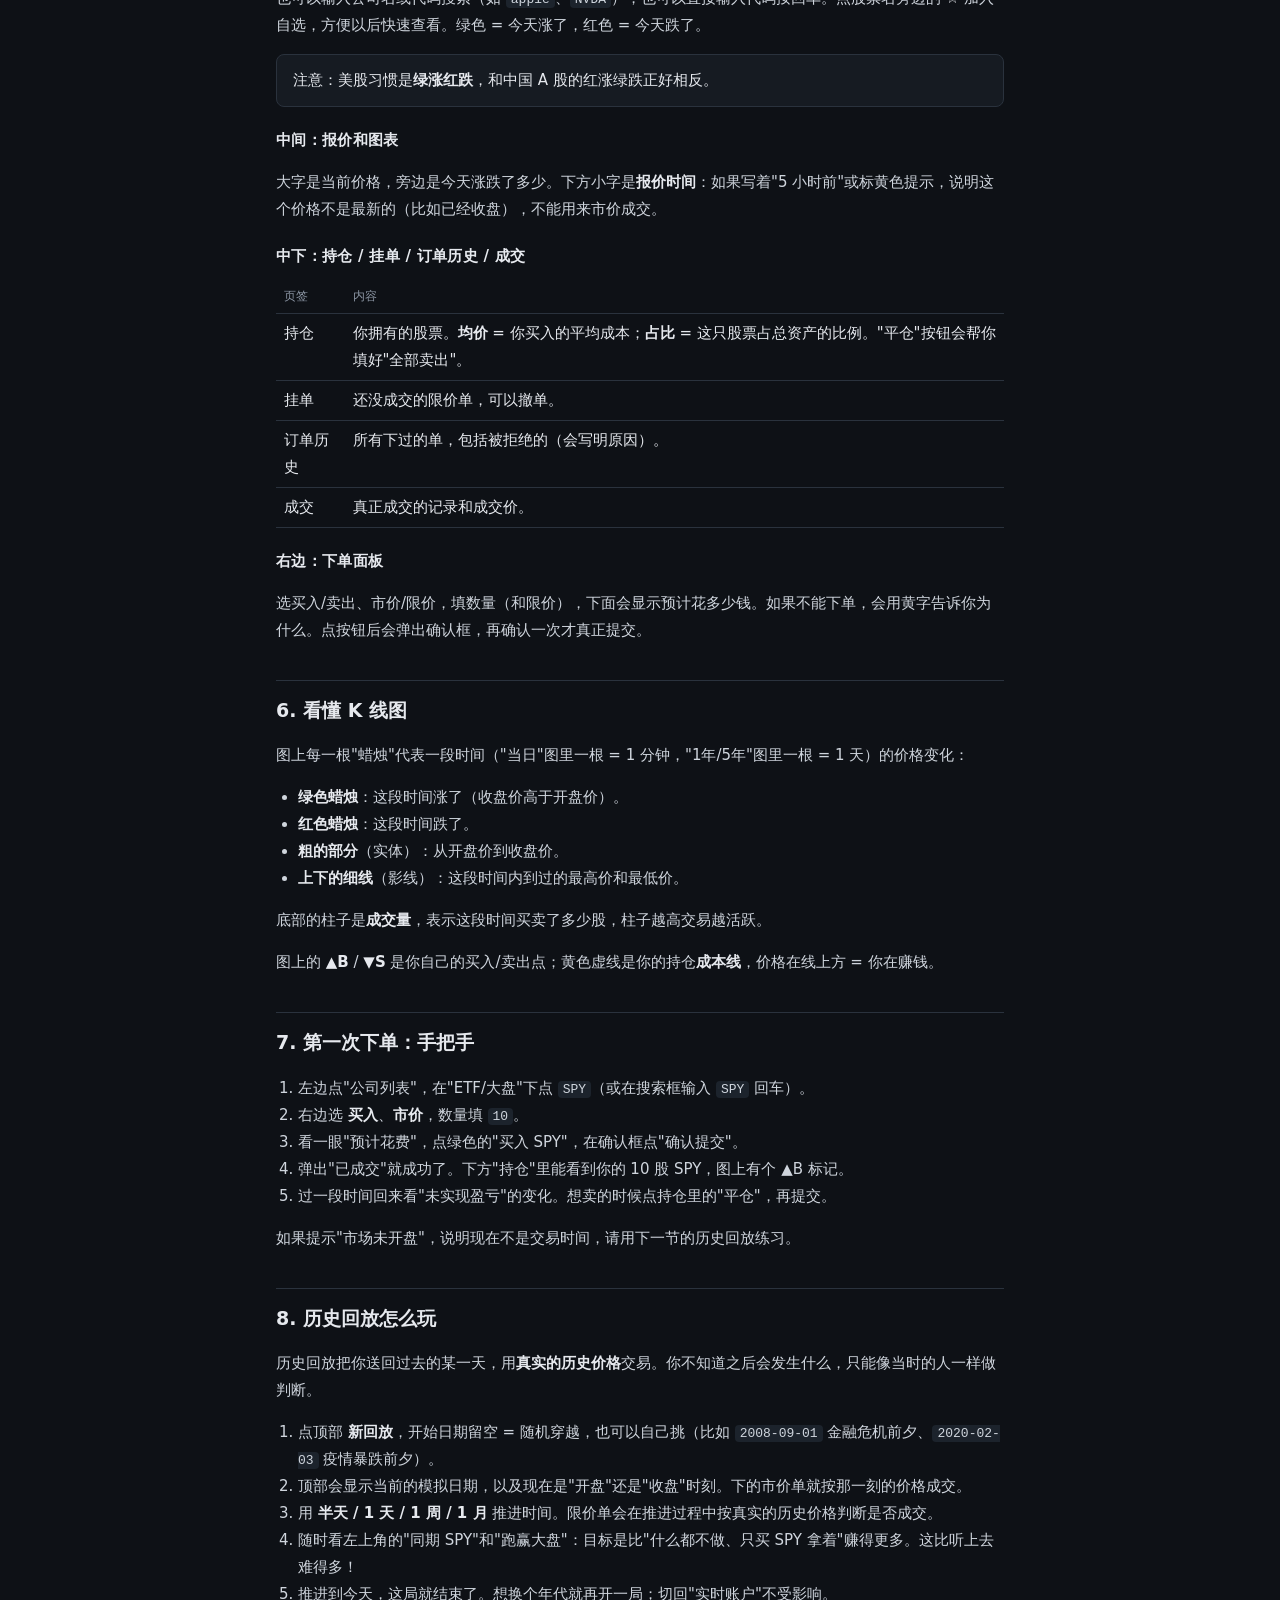
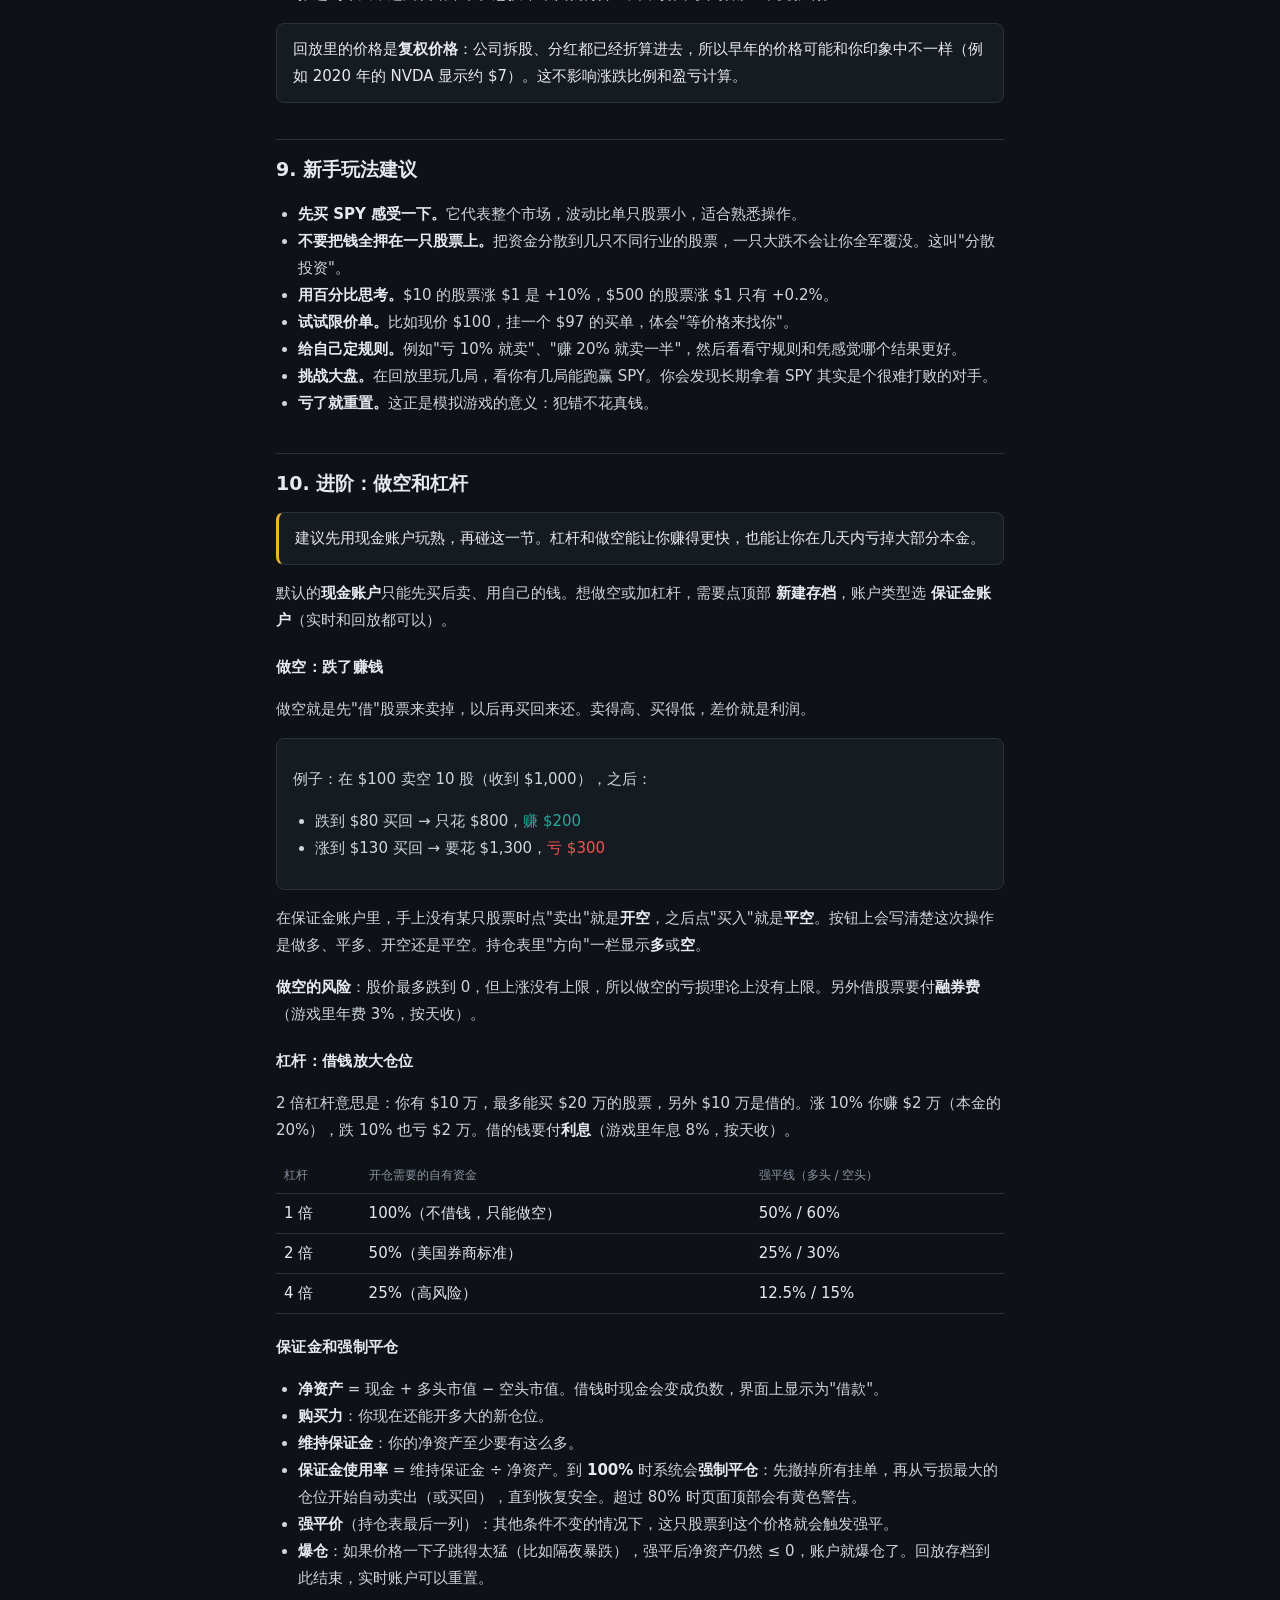
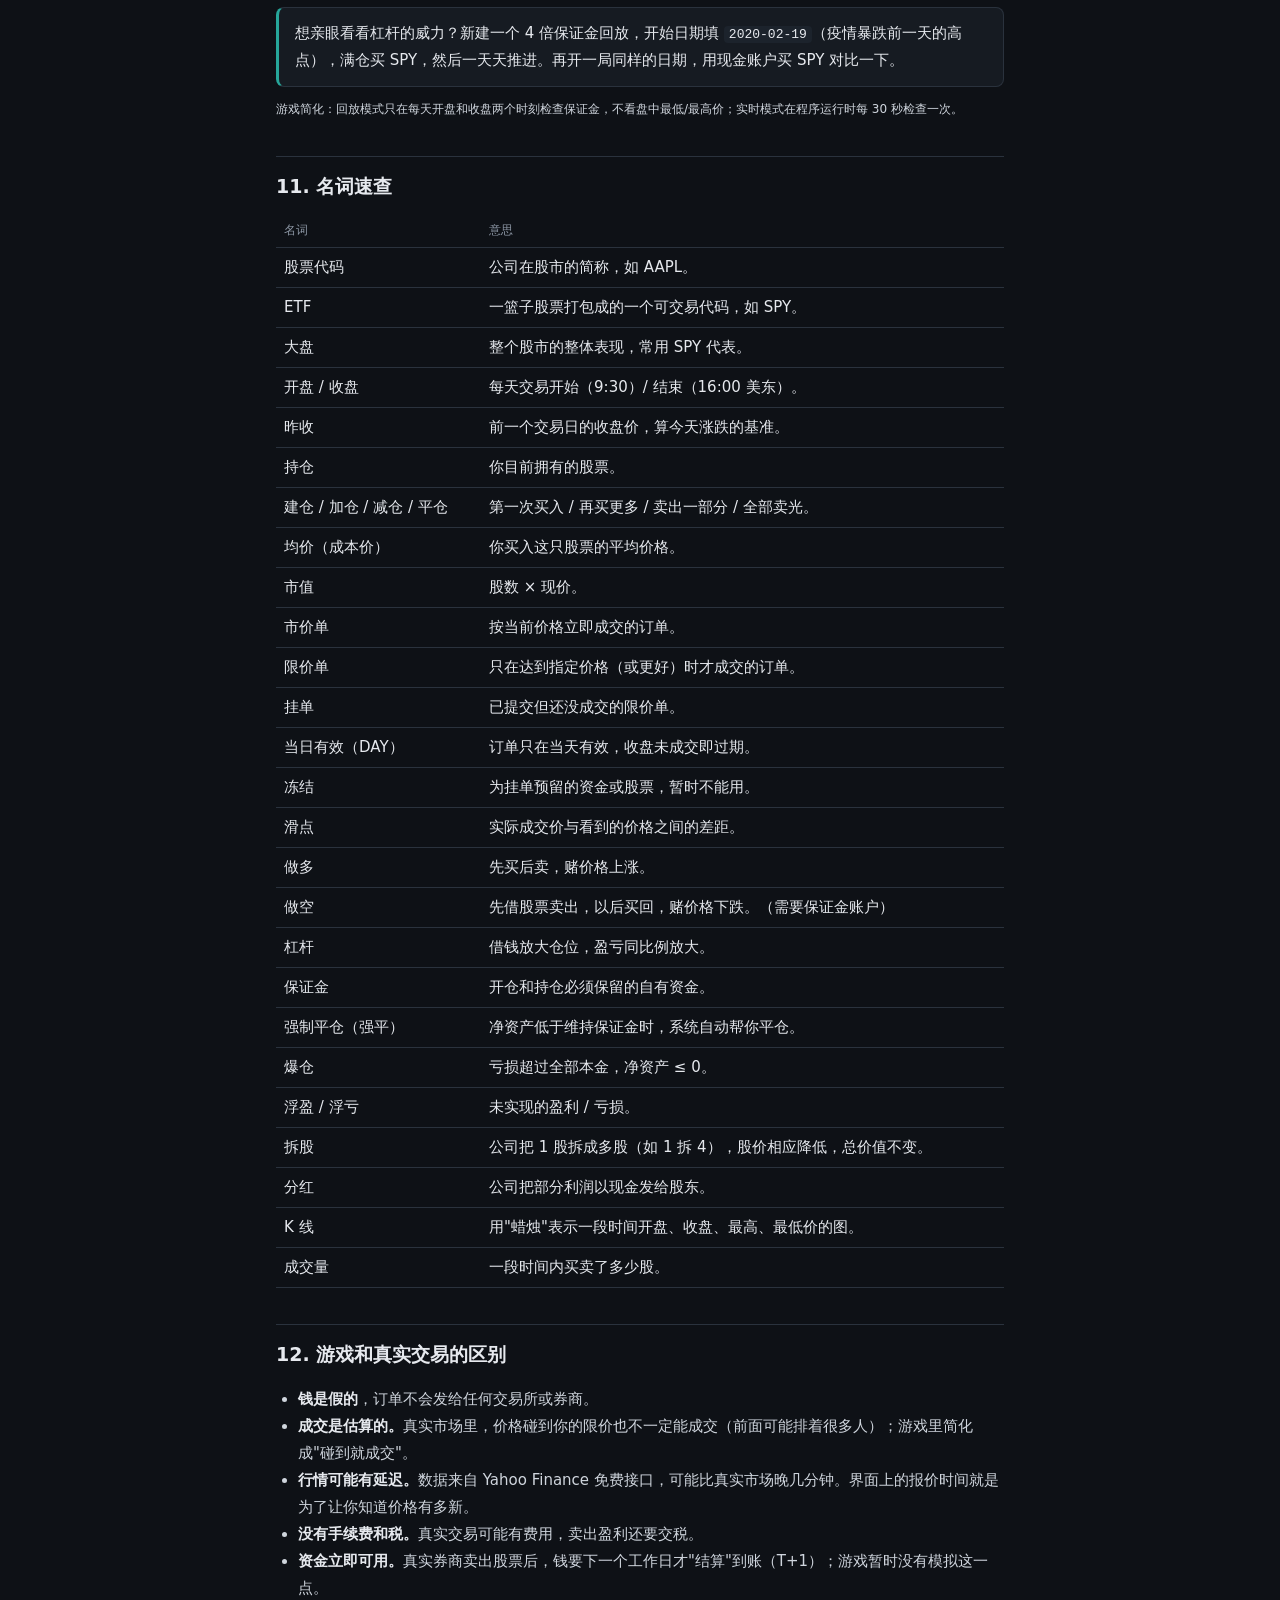
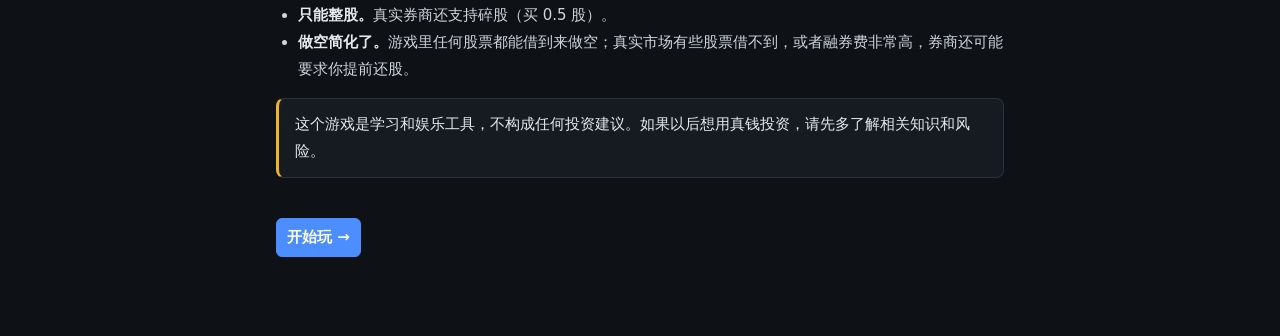
==== commit a71f879e: "Add margin accounts: short selling, leverage, maintenance liquidation, financing - Signed positions " ====
--- a/web/guide.html
+++ b/web/guide.html
@@ -45,8 +45,9 @@
     <a href="#first">7. 第一次下单：手把手</a><br>
     <a href="#replay">8. 历史回放怎么玩</a><br>
     <a href="#tips">9. 新手玩法建议</a><br>
-    <a href="#glossary">10. 名词速查</a><br>
-    <a href="#diff">11. 游戏和真实交易的区别</a>
+    <a href="#margin">10. 进阶：做空和杠杆</a><br>
+    <a href="#glossary">11. 名词速查</a><br>
+    <a href="#diff">12. 游戏和真实交易的区别</a>
   </div>
 
   <h2 id="basics">1. 股票是什么</h2>
@@ -177,7 +178,44 @@
     <li><b>亏了就重置。</b>这正是模拟游戏的意义：犯错不花真钱。</li>
   </ul>
 
-  <h2 id="glossary">10. 名词速查</h2>
+  <h2 id="margin">10. 进阶：做空和杠杆</h2>
+  <div class="box warn">建议先用现金账户玩熟，再碰这一节。杠杆和做空能让你赚得更快，也能让你在几天内亏掉大部分本金。</div>
+  <p>默认的<b>现金账户</b>只能先买后卖、用自己的钱。想做空或加杠杆，需要点顶部 <b>新建存档</b>，账户类型选 <b>保证金账户</b>（实时和回放都可以）。</p>
+
+  <h3>做空：跌了赚钱</h3>
+  <p>做空就是先"借"股票来卖掉，以后再买回来还。卖得高、买得低，差价就是利润。</p>
+  <div class="box">
+    <p>例子：在 $100 卖空 10 股（收到 $1,000），之后：</p>
+    <ul>
+      <li>跌到 $80 买回 → 只花 $800，<span class="up">赚 $200</span></li>
+      <li>涨到 $130 买回 → 要花 $1,300，<span class="down">亏 $300</span></li>
+    </ul>
+  </div>
+  <p>在保证金账户里，手上没有某只股票时点"卖出"就是<b>开空</b>，之后点"买入"就是<b>平空</b>。按钮上会写清楚这次操作是做多、平多、开空还是平空。持仓表里"方向"一栏显示<b class="up">多</b>或<b class="down">空</b>。</p>
+  <p><b>做空的风险</b>：股价最多跌到 0，但上涨没有上限，所以做空的亏损理论上没有上限。另外借股票要付<b>融券费</b>（游戏里年费 3%，按天收）。</p>
+
+  <h3>杠杆：借钱放大仓位</h3>
+  <p>2 倍杠杆意思是：你有 $10 万，最多能买 $20 万的股票，另外 $10 万是借的。涨 10% 你赚 $2 万（本金的 20%），跌 10% 也亏 $2 万。借的钱要付<b>利息</b>（游戏里年息 8%，按天收）。</p>
+  <table>
+    <tr><th>杠杆</th><th>开仓需要的自有资金</th><th>强平线（多头 / 空头）</th></tr>
+    <tr><td>1 倍</td><td>100%（不借钱，只能做空）</td><td>50% / 60%</td></tr>
+    <tr><td>2 倍</td><td>50%（美国券商标准）</td><td>25% / 30%</td></tr>
+    <tr><td>4 倍</td><td>25%（高风险）</td><td>12.5% / 15%</td></tr>
+  </table>
+
+  <h3>保证金和强制平仓</h3>
+  <ul>
+    <li><b>净资产</b> = 现金 + 多头市值 − 空头市值。借钱时现金会变成负数，界面上显示为"借款"。</li>
+    <li><b>购买力</b>：你现在还能开多大的新仓位。</li>
+    <li><b>维持保证金</b>：你的净资产至少要有这么多。</li>
+    <li><b>保证金使用率</b> = 维持保证金 ÷ 净资产。到 <b>100%</b> 时系统会<b>强制平仓</b>：先撤掉所有挂单，再从亏损最大的仓位开始自动卖出（或买回），直到恢复安全。超过 80% 时页面顶部会有黄色警告。</li>
+    <li><b>强平价</b>（持仓表最后一列）：其他条件不变的情况下，这只股票到这个价格就会触发强平。</li>
+    <li><b>爆仓</b>：如果价格一下子跳得太猛（比如隔夜暴跌），强平后净资产仍然 ≤ 0，账户就爆仓了。回放存档到此结束，实时账户可以重置。</li>
+  </ul>
+  <div class="box tip">想亲眼看看杠杆的威力？新建一个 4 倍保证金回放，开始日期填 <code>2020-02-19</code>（疫情暴跌前一天的高点），满仓买 SPY，然后一天天推进。再开一局同样的日期，用现金账户买 SPY 对比一下。</div>
+  <p class="muted small">游戏简化：回放模式只在每天开盘和收盘两个时刻检查保证金，不看盘中最低/最高价；实时模式在程序运行时每 30 秒检查一次。</p>
+
+  <h2 id="glossary">11. 名词速查</h2>
   <table>
     <tr><th>名词</th><th>意思</th></tr>
     <tr><td>股票代码</td><td>公司在股市的简称，如 AAPL。</td></tr>
@@ -195,7 +233,12 @@
     <tr><td>当日有效（DAY）</td><td>订单只在当天有效，收盘未成交即过期。</td></tr>
     <tr><td>冻结</td><td>为挂单预留的资金或股票，暂时不能用。</td></tr>
     <tr><td>滑点</td><td>实际成交价与看到的价格之间的差距。</td></tr>
-    <tr><td>做多</td><td>先买后卖，赌价格上涨。（本游戏只能做多）</td></tr>
+    <tr><td>做多</td><td>先买后卖，赌价格上涨。</td></tr>
+    <tr><td>做空</td><td>先借股票卖出，以后买回，赌价格下跌。（需要保证金账户）</td></tr>
+    <tr><td>杠杆</td><td>借钱放大仓位，盈亏同比例放大。</td></tr>
+    <tr><td>保证金</td><td>开仓和持仓必须保留的自有资金。</td></tr>
+    <tr><td>强制平仓（强平）</td><td>净资产低于维持保证金时，系统自动帮你平仓。</td></tr>
+    <tr><td>爆仓</td><td>亏损超过全部本金，净资产 ≤ 0。</td></tr>
     <tr><td>浮盈 / 浮亏</td><td>未实现的盈利 / 亏损。</td></tr>
     <tr><td>拆股</td><td>公司把 1 股拆成多股（如 1 拆 4），股价相应降低，总价值不变。</td></tr>
     <tr><td>分红</td><td>公司把部分利润以现金发给股东。</td></tr>
@@ -203,14 +246,15 @@
     <tr><td>成交量</td><td>一段时间内买卖了多少股。</td></tr>
   </table>
 
-  <h2 id="diff">11. 游戏和真实交易的区别</h2>
+  <h2 id="diff">12. 游戏和真实交易的区别</h2>
   <ul>
     <li><b>钱是假的</b>，订单不会发给任何交易所或券商。</li>
     <li><b>成交是估算的。</b>真实市场里，价格碰到你的限价也不一定能成交（前面可能排着很多人）；游戏里简化成"碰到就成交"。</li>
     <li><b>行情可能有延迟。</b>数据来自 Yahoo Finance 免费接口，可能比真实市场晚几分钟。界面上的报价时间就是为了让你知道价格有多新。</li>
     <li><b>没有手续费和税。</b>真实交易可能有费用，卖出盈利还要交税。</li>
     <li><b>资金立即可用。</b>真实券商卖出股票后，钱要下一个工作日才"结算"到账（T+1）；游戏暂时没有模拟这一点。</li>
-    <li><b>只能整股、只能做多、不能借钱。</b>真实市场还有碎股、做空、杠杆等玩法，风险也大得多。</li>
+    <li><b>只能整股。</b>真实券商还支持碎股（买 0.5 股）。</li>
+    <li><b>做空简化了。</b>游戏里任何股票都能借到来做空；真实市场有些股票借不到，或者融券费非常高，券商还可能要求你提前还股。</li>
   </ul>
   <div class="box warn">这个游戏是学习和娱乐工具，不构成任何投资建议。如果以后想用真钱投资，请先多了解相关知识和风险。</div>
 
--- a/web/style.css
+++ b/web/style.css
@@ -60,6 +60,16 @@
 .pill.closed { border-color: var(--muted); color: var(--muted); }
 .pill.replay { border-color: var(--accent); color: var(--accent); }
 .replay-controls { display: flex; gap: 6px; align-items: center; }
+
+.banner { padding: 8px 16px; font-size: 13px; border-bottom: 1px solid var(--border); }
+.banner.warn { background: rgba(240, 180, 41, .12); color: var(--warn); }
+.banner.danger { background: rgba(239, 83, 80, .14); color: var(--down); }
+.meter { height: 6px; border-radius: 3px; background: var(--panel-2); overflow: hidden; margin-top: 4px; }
+.meter > div { height: 100%; background: var(--up); }
+.meter.mid > div { background: var(--warn); }
+.meter.high > div { background: var(--down); }
+.tag.long { color: var(--up); border-color: var(--up); }
+.tag.short { color: var(--down); border-color: var(--down); }
 
 /* layout */
 .layout {
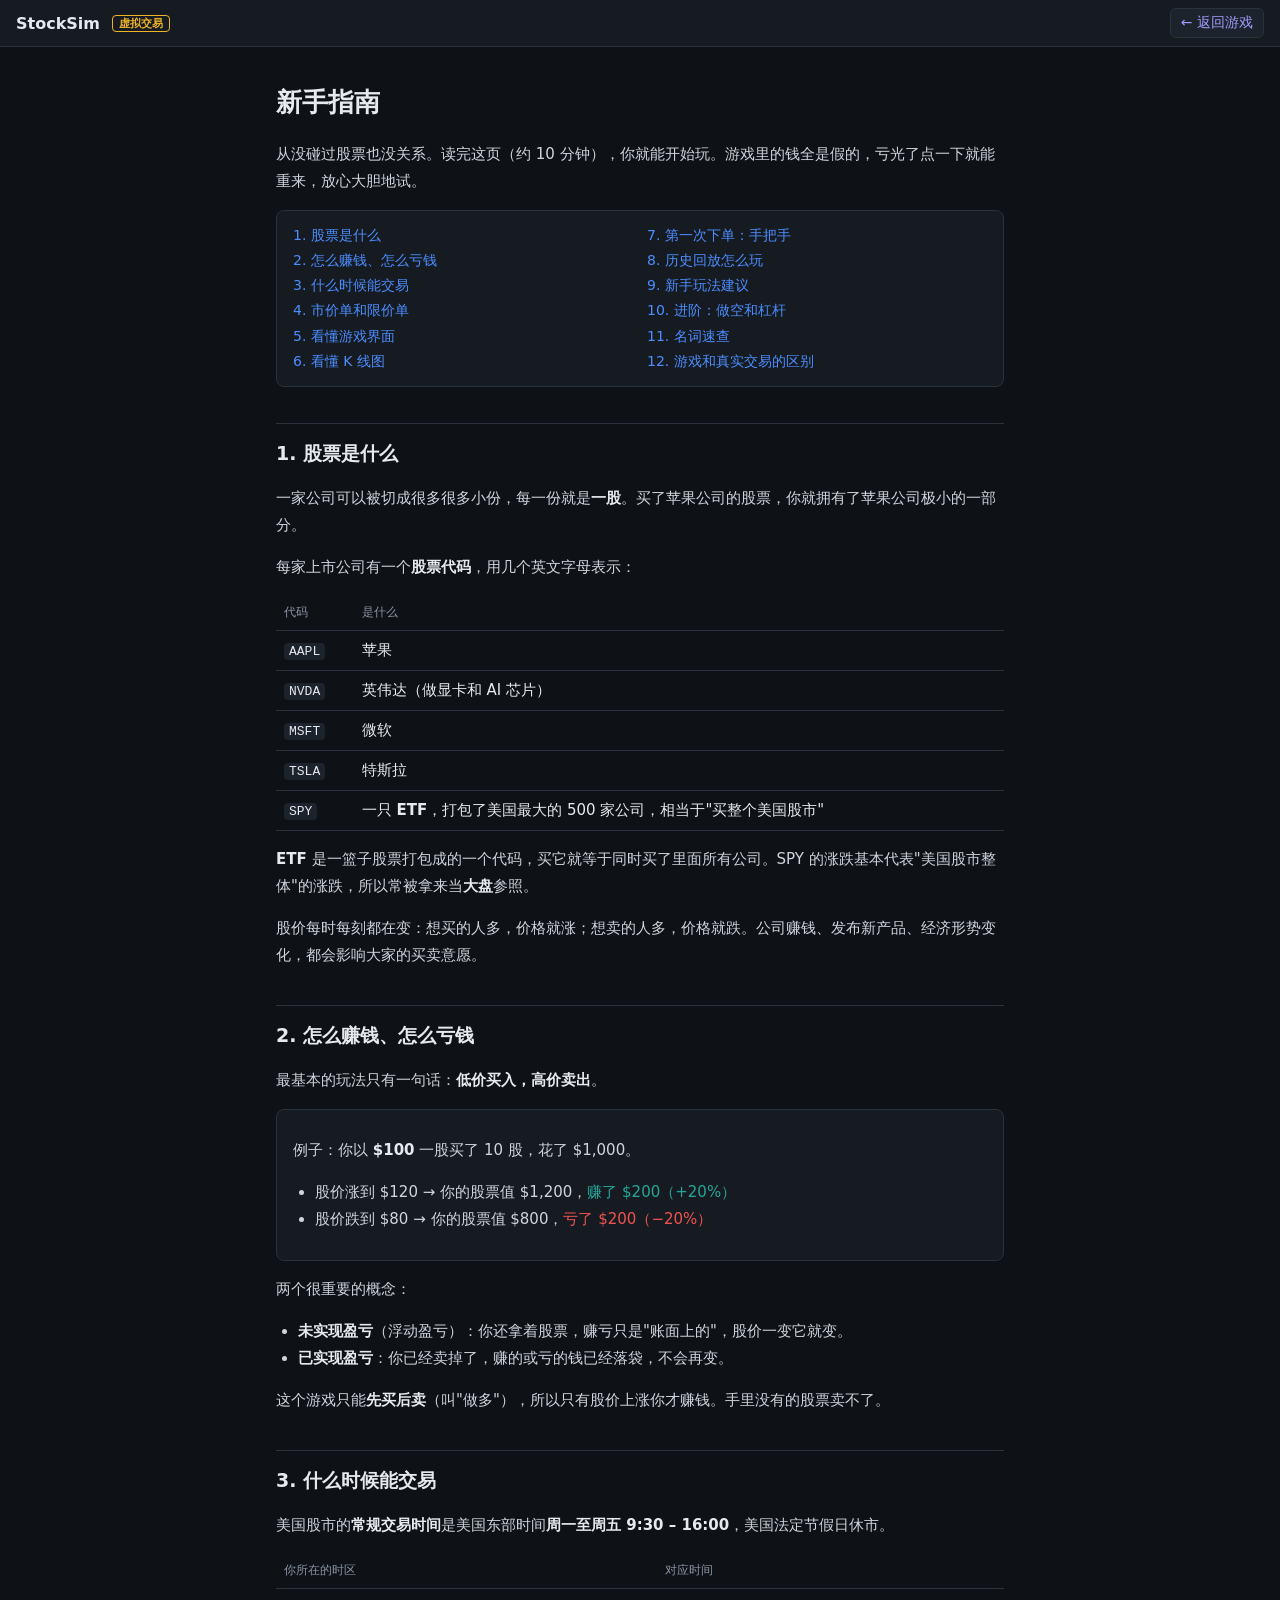
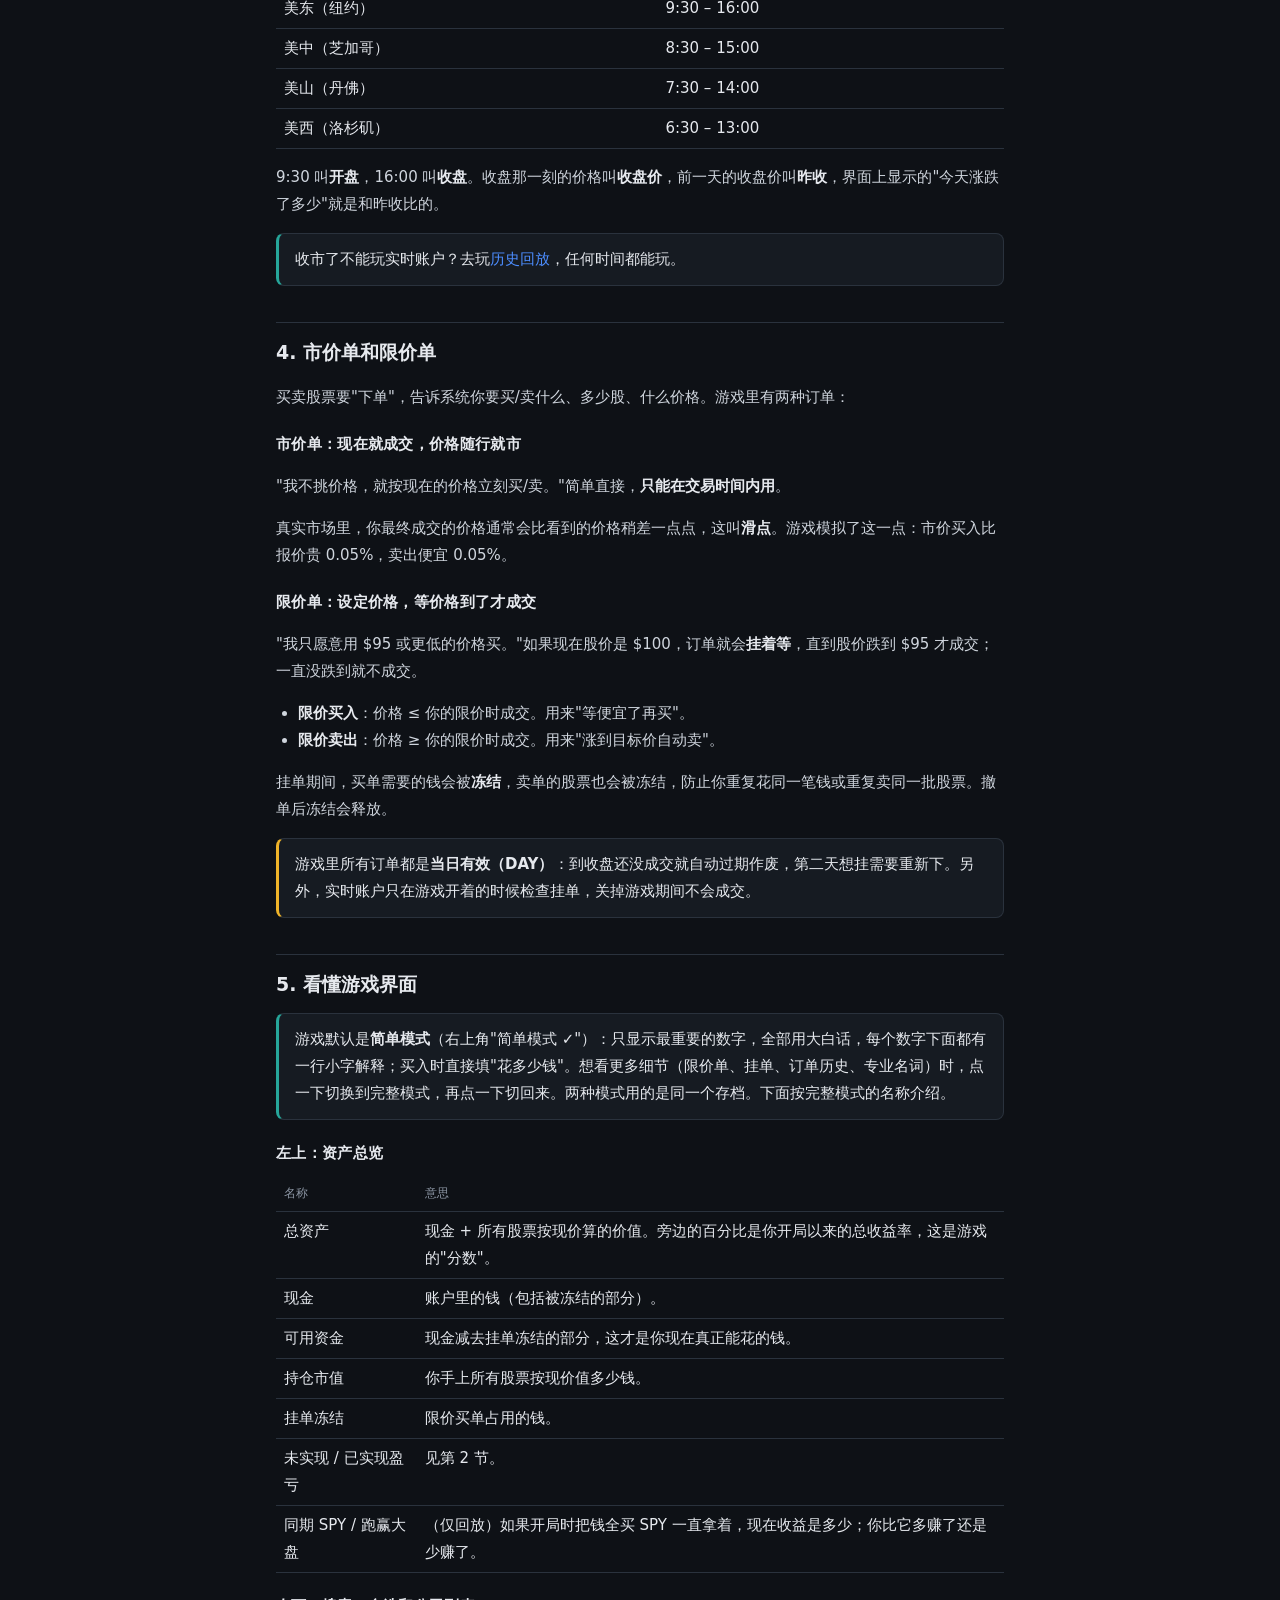
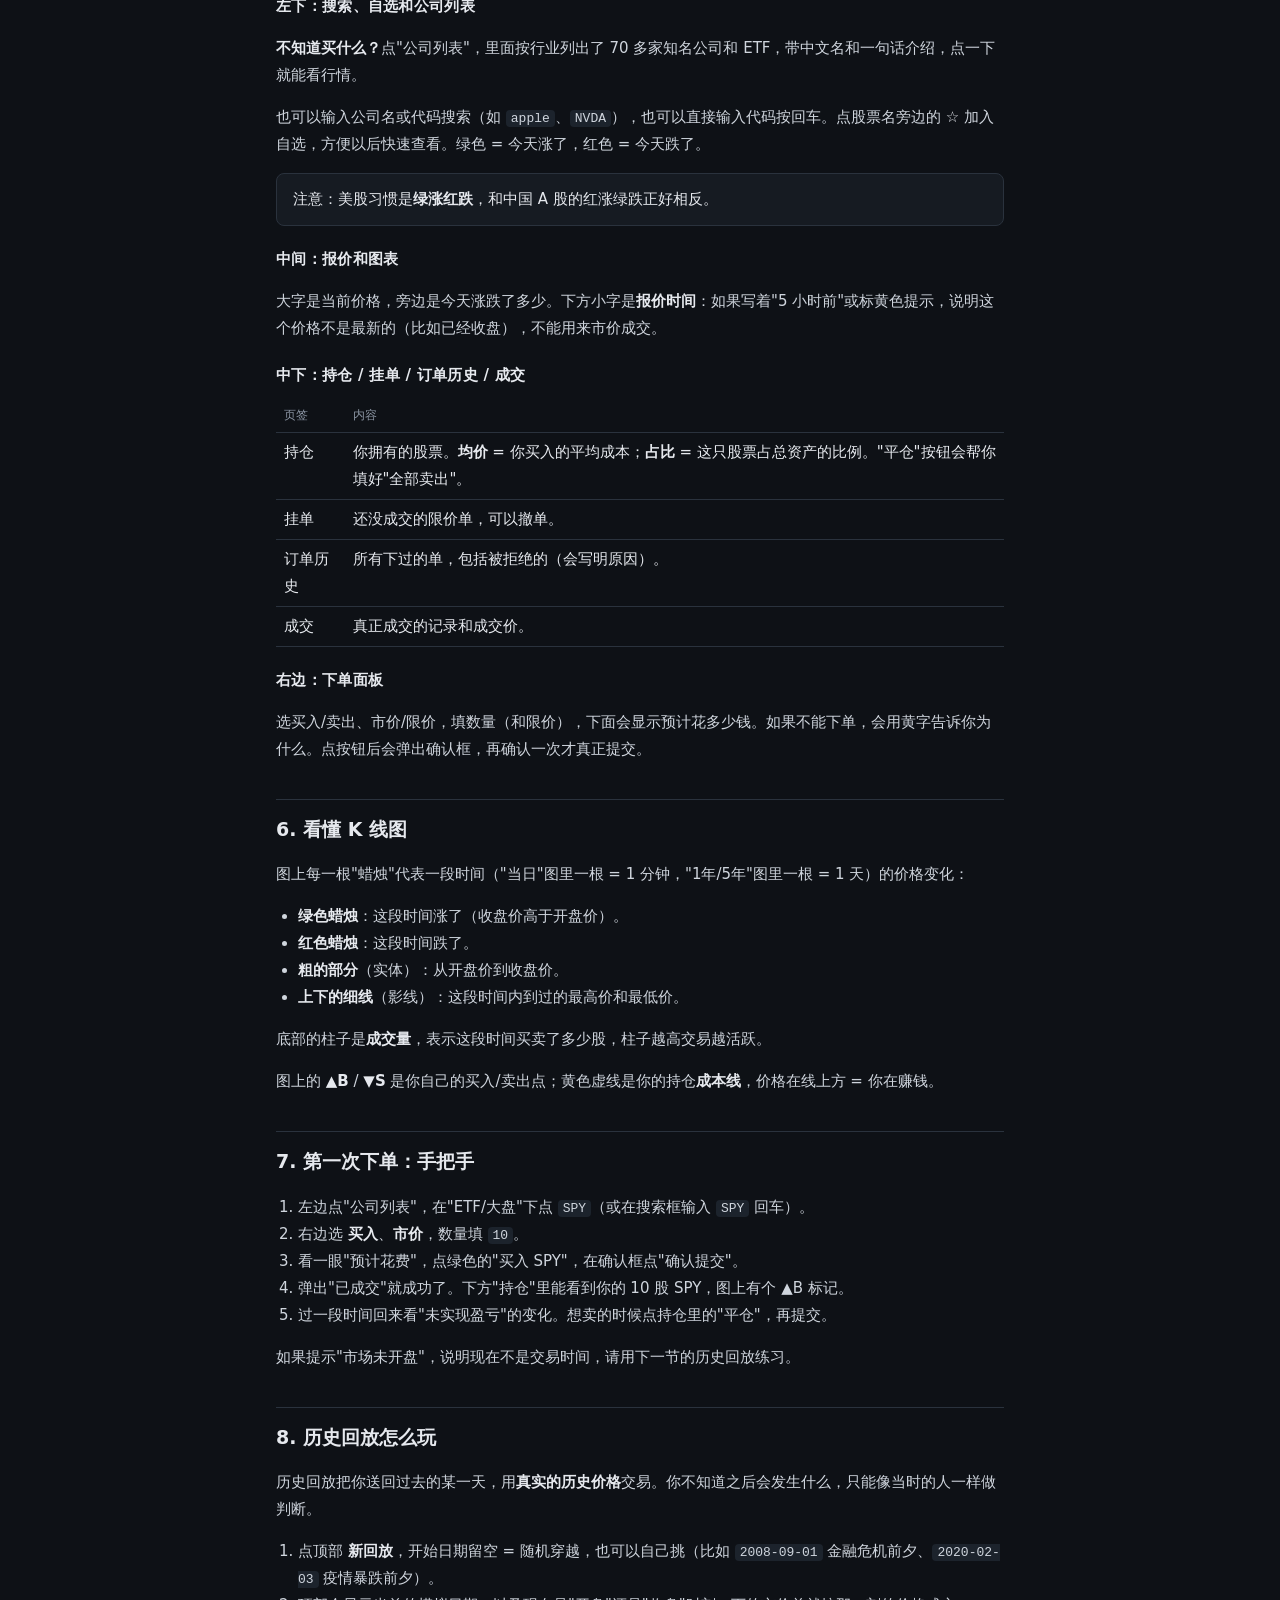
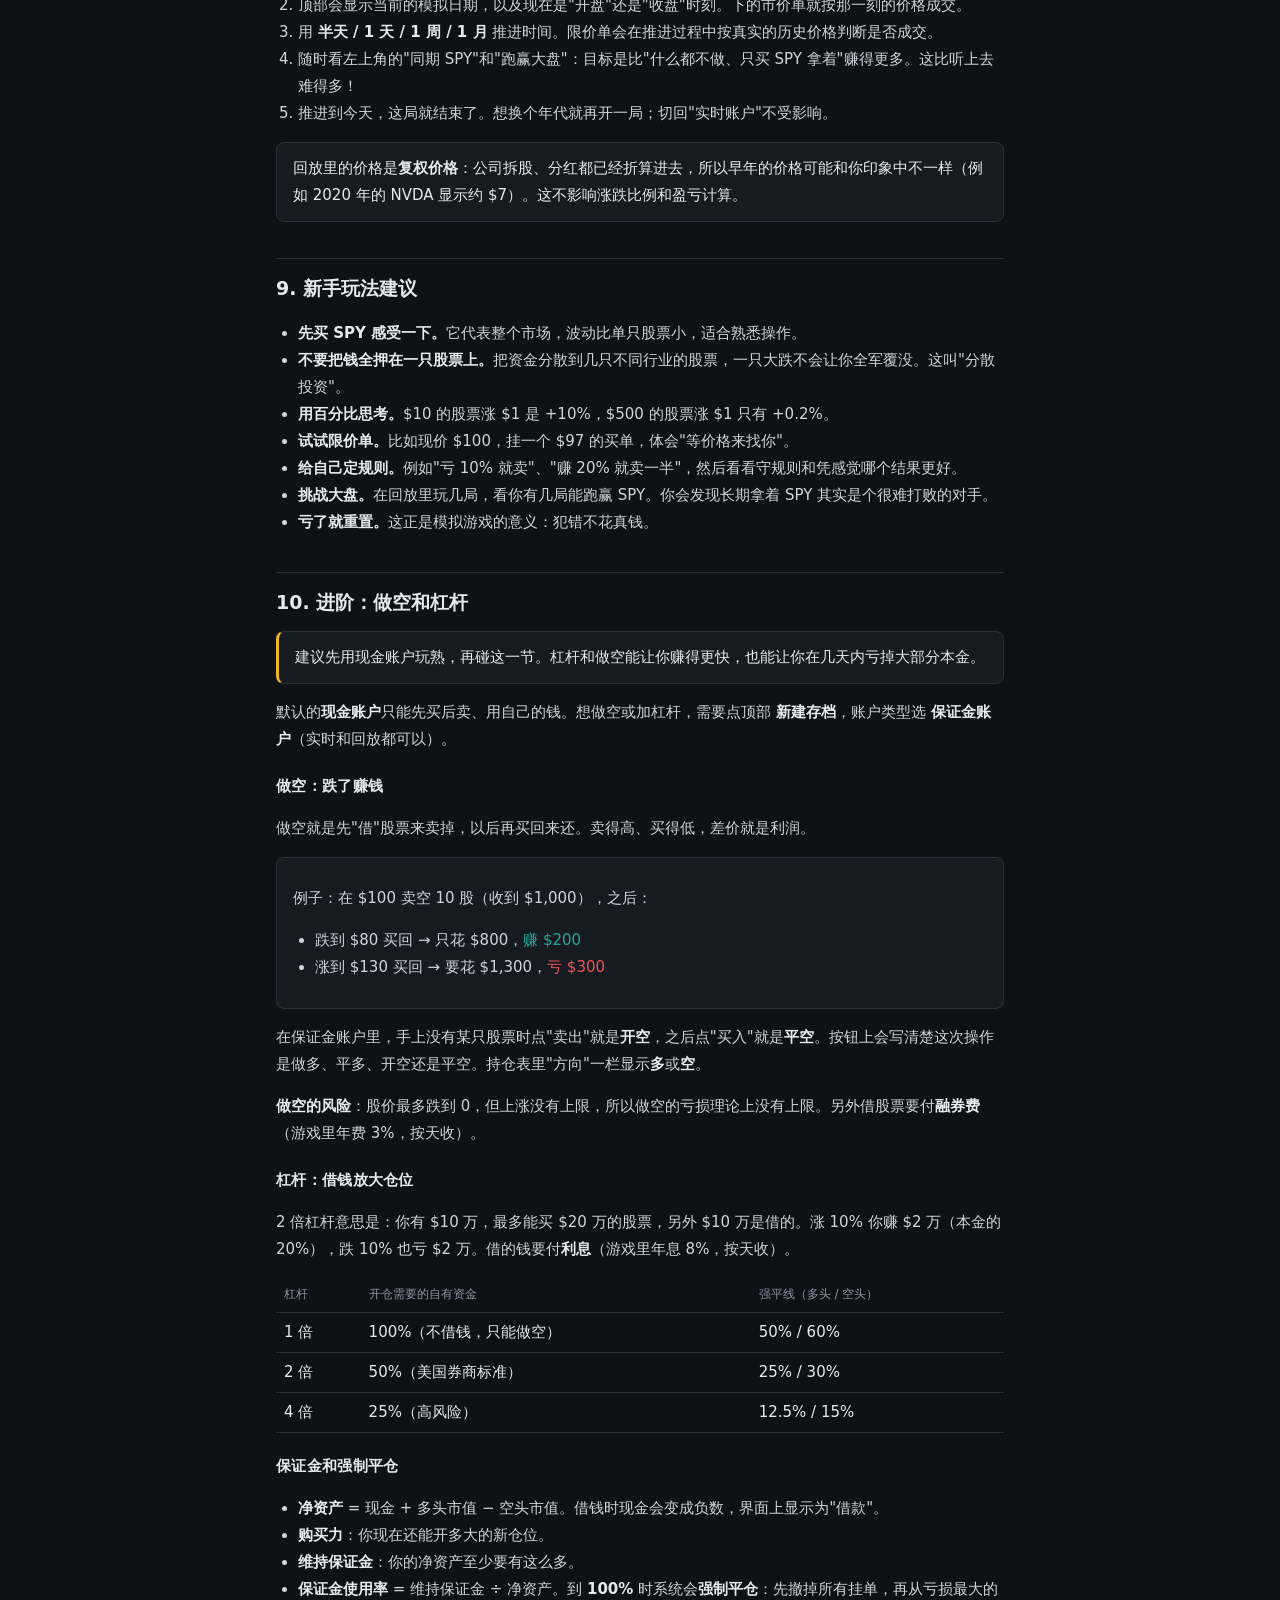
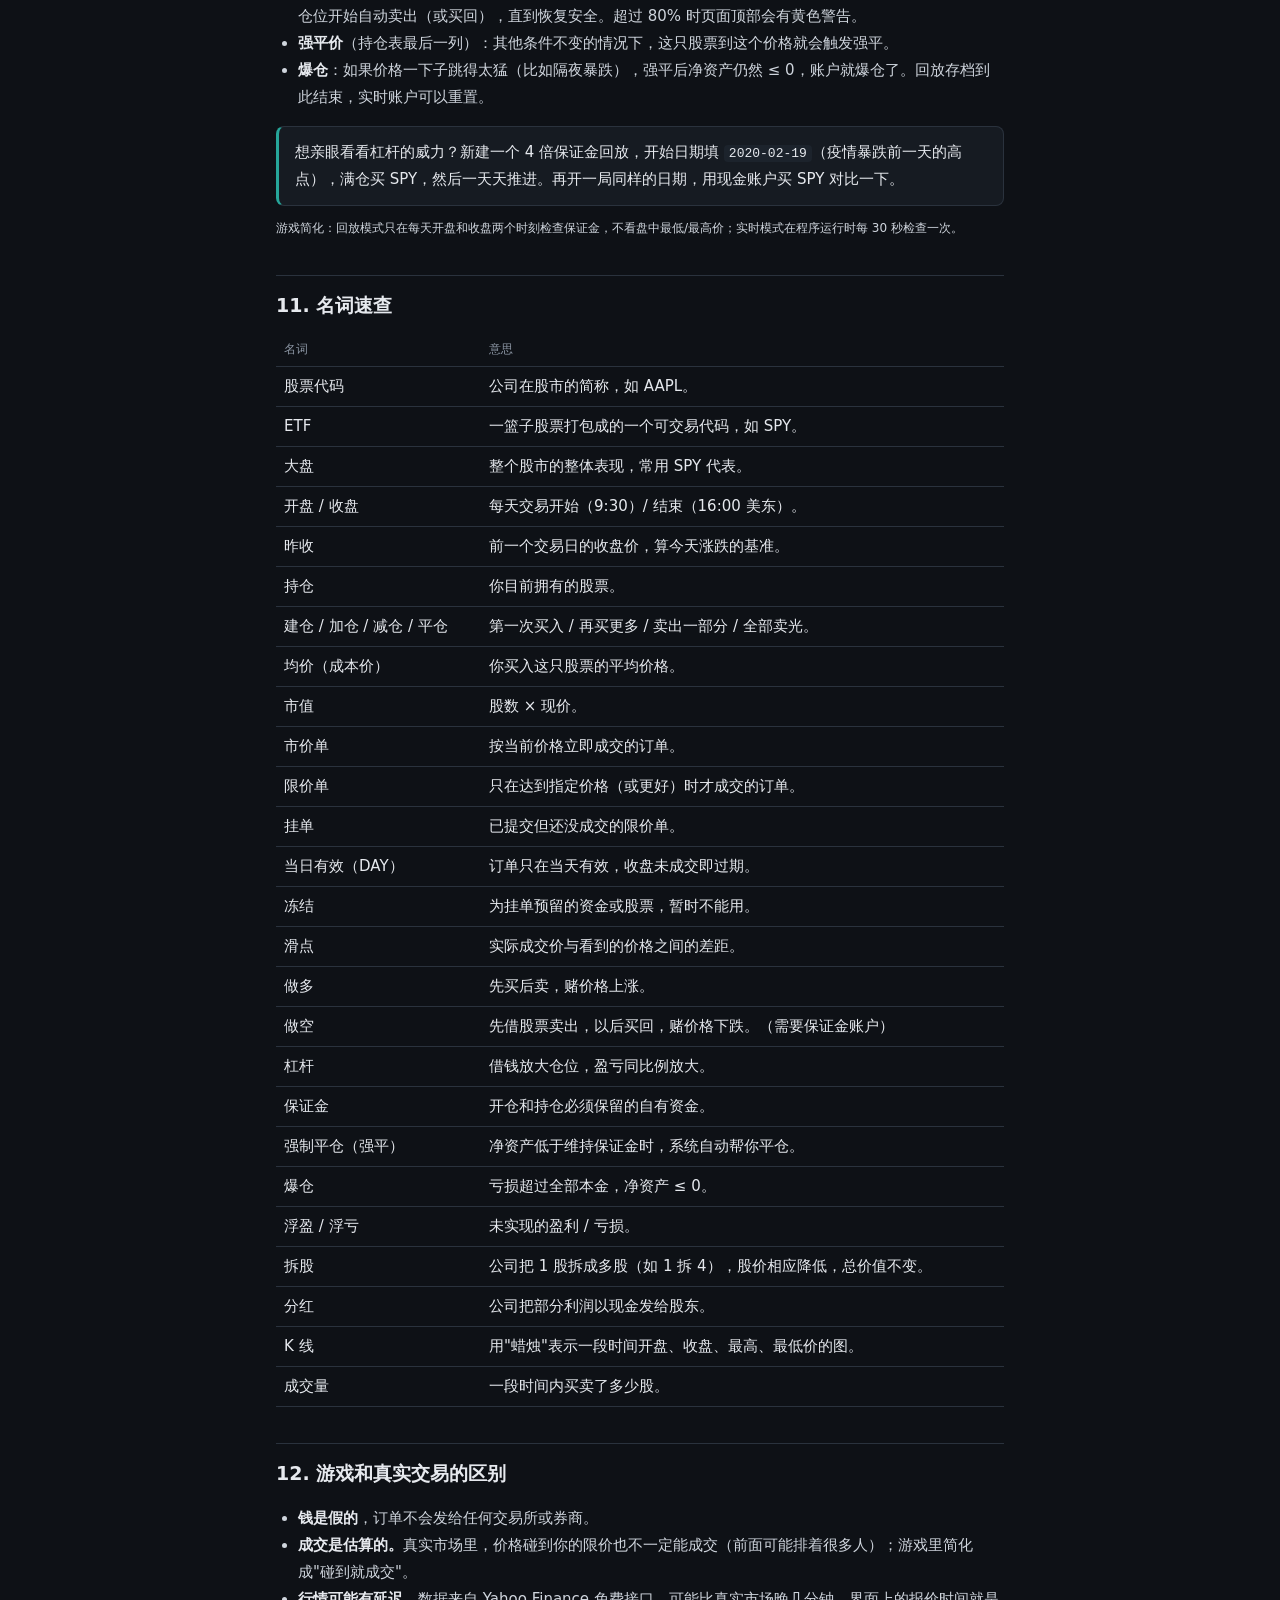
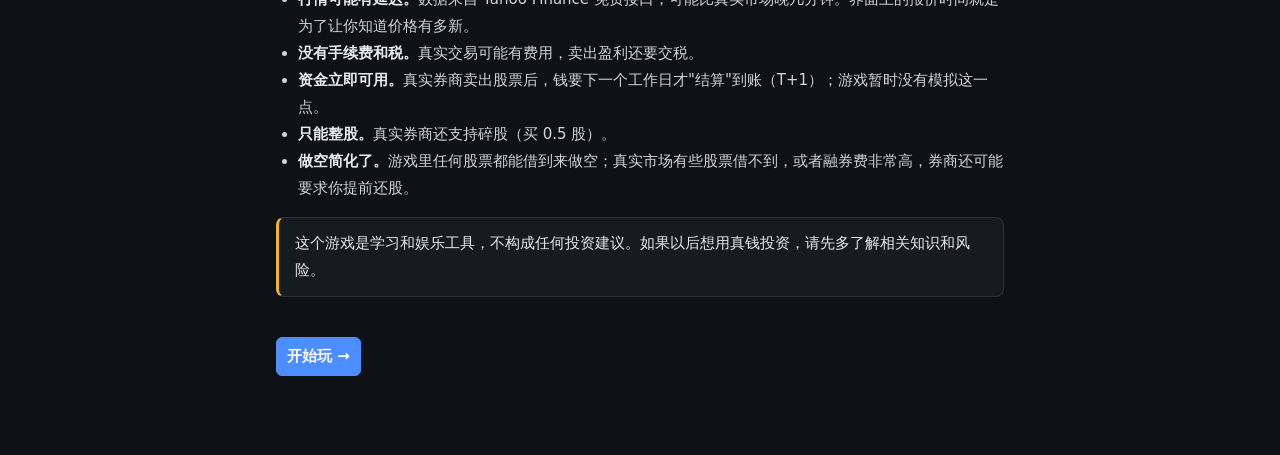
==== commit e0c33bbc: "Add plain-language simple mode (default) alongside full mode - Toggle in header, remembered per brow" ====
--- a/web/guide.html
+++ b/web/guide.html
@@ -107,6 +107,7 @@
   <div class="box warn">游戏里所有订单都是<b>当日有效（DAY）</b>：到收盘还没成交就自动过期作废，第二天想挂需要重新下。另外，实时账户只在游戏开着的时候检查挂单，关掉游戏期间不会成交。</div>
 
   <h2 id="screen">5. 看懂游戏界面</h2>
+  <div class="box tip">游戏默认是<b>简单模式</b>（右上角"简单模式 ✓"）：只显示最重要的数字，全部用大白话，每个数字下面都有一行小字解释；买入时直接填"花多少钱"。想看更多细节（限价单、挂单、订单历史、专业名词）时，点一下切换到完整模式，再点一下切回来。两种模式用的是同一个存档。下面按完整模式的名称介绍。</div>
   <h3>左上：资产总览</h3>
   <table>
     <tr><th>名称</th><th>意思</th></tr>
--- a/web/style.css
+++ b/web/style.css
@@ -17,6 +17,13 @@
 
 * { box-sizing: border-box; }
 [hidden] { display: none !important; }
+body.simple .full-only { display: none !important; }
+body:not(.simple) .simple-only { display: none !important; }
+.stat .hint { font-size: 11px; color: var(--muted); margin-top: 2px; line-height: 1.4; font-weight: 400; }
+#mode-btn.on { border-color: var(--up); color: var(--up); }
+.chart-help { margin: 8px 0 0; line-height: 1.6; }
+.confirm-note { margin-top: 4px; font-size: 13px; line-height: 1.6; color: #cfd5dd; }
+.sub { display: block; font-size: 11px; color: var(--muted); font-weight: 400; }
 body { margin: 0; background: var(--bg); color: var(--text); }
 button, input, select { font: inherit; color: inherit; }
 h3 { margin: 0 0 8px; font-size: 13px; color: var(--muted); font-weight: 600; letter-spacing: .02em; }
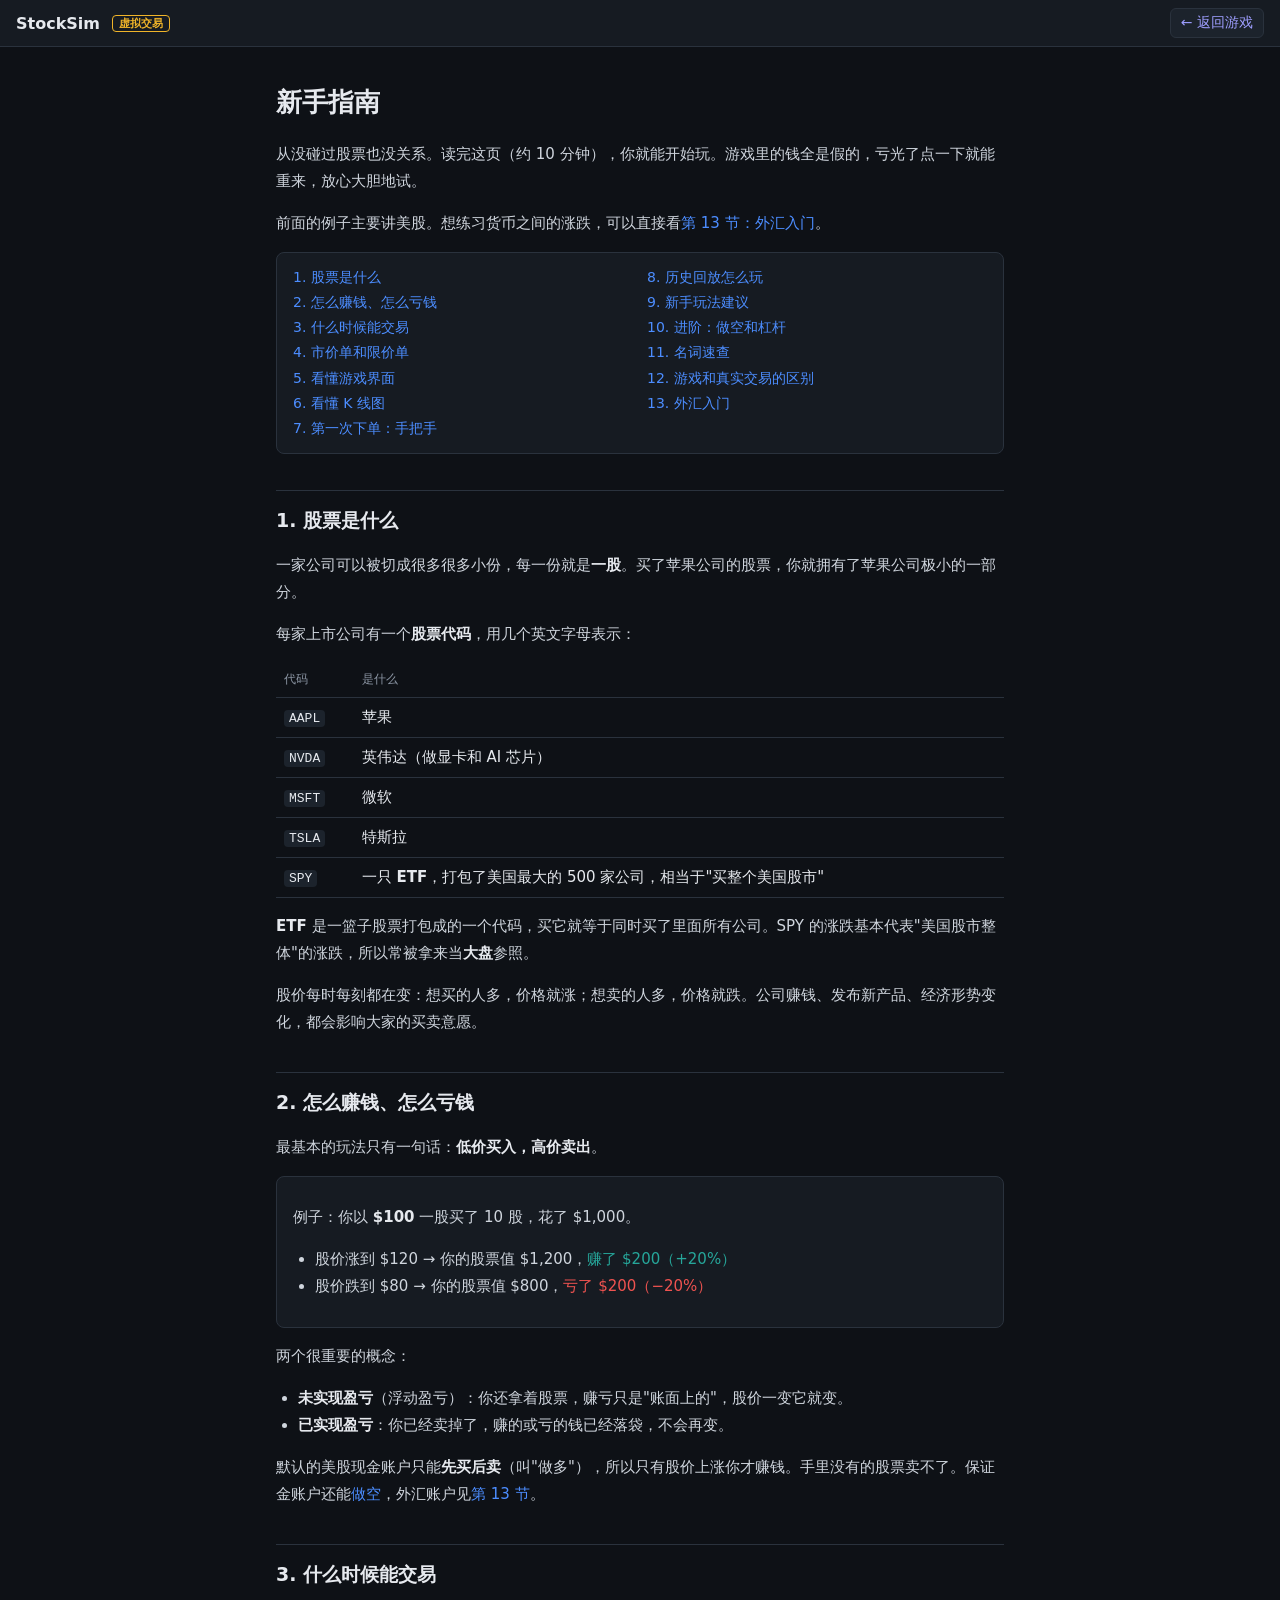
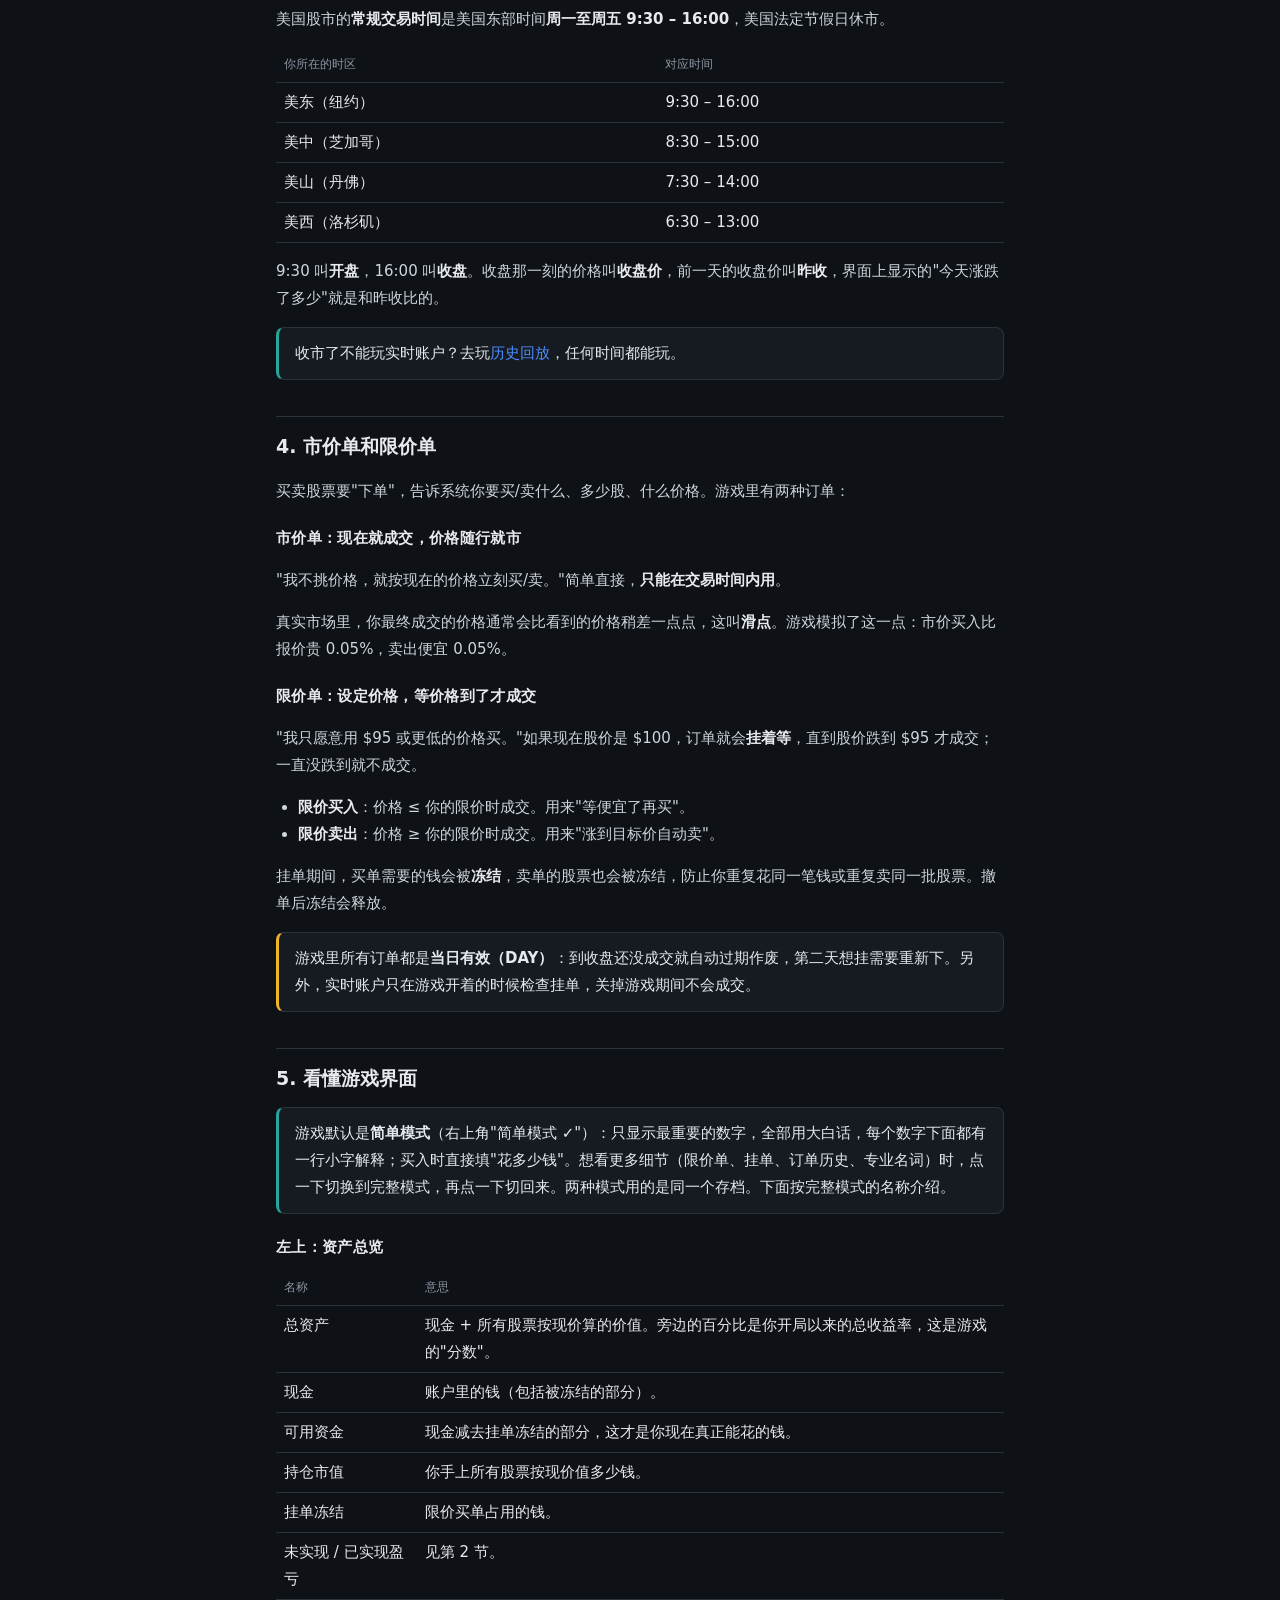
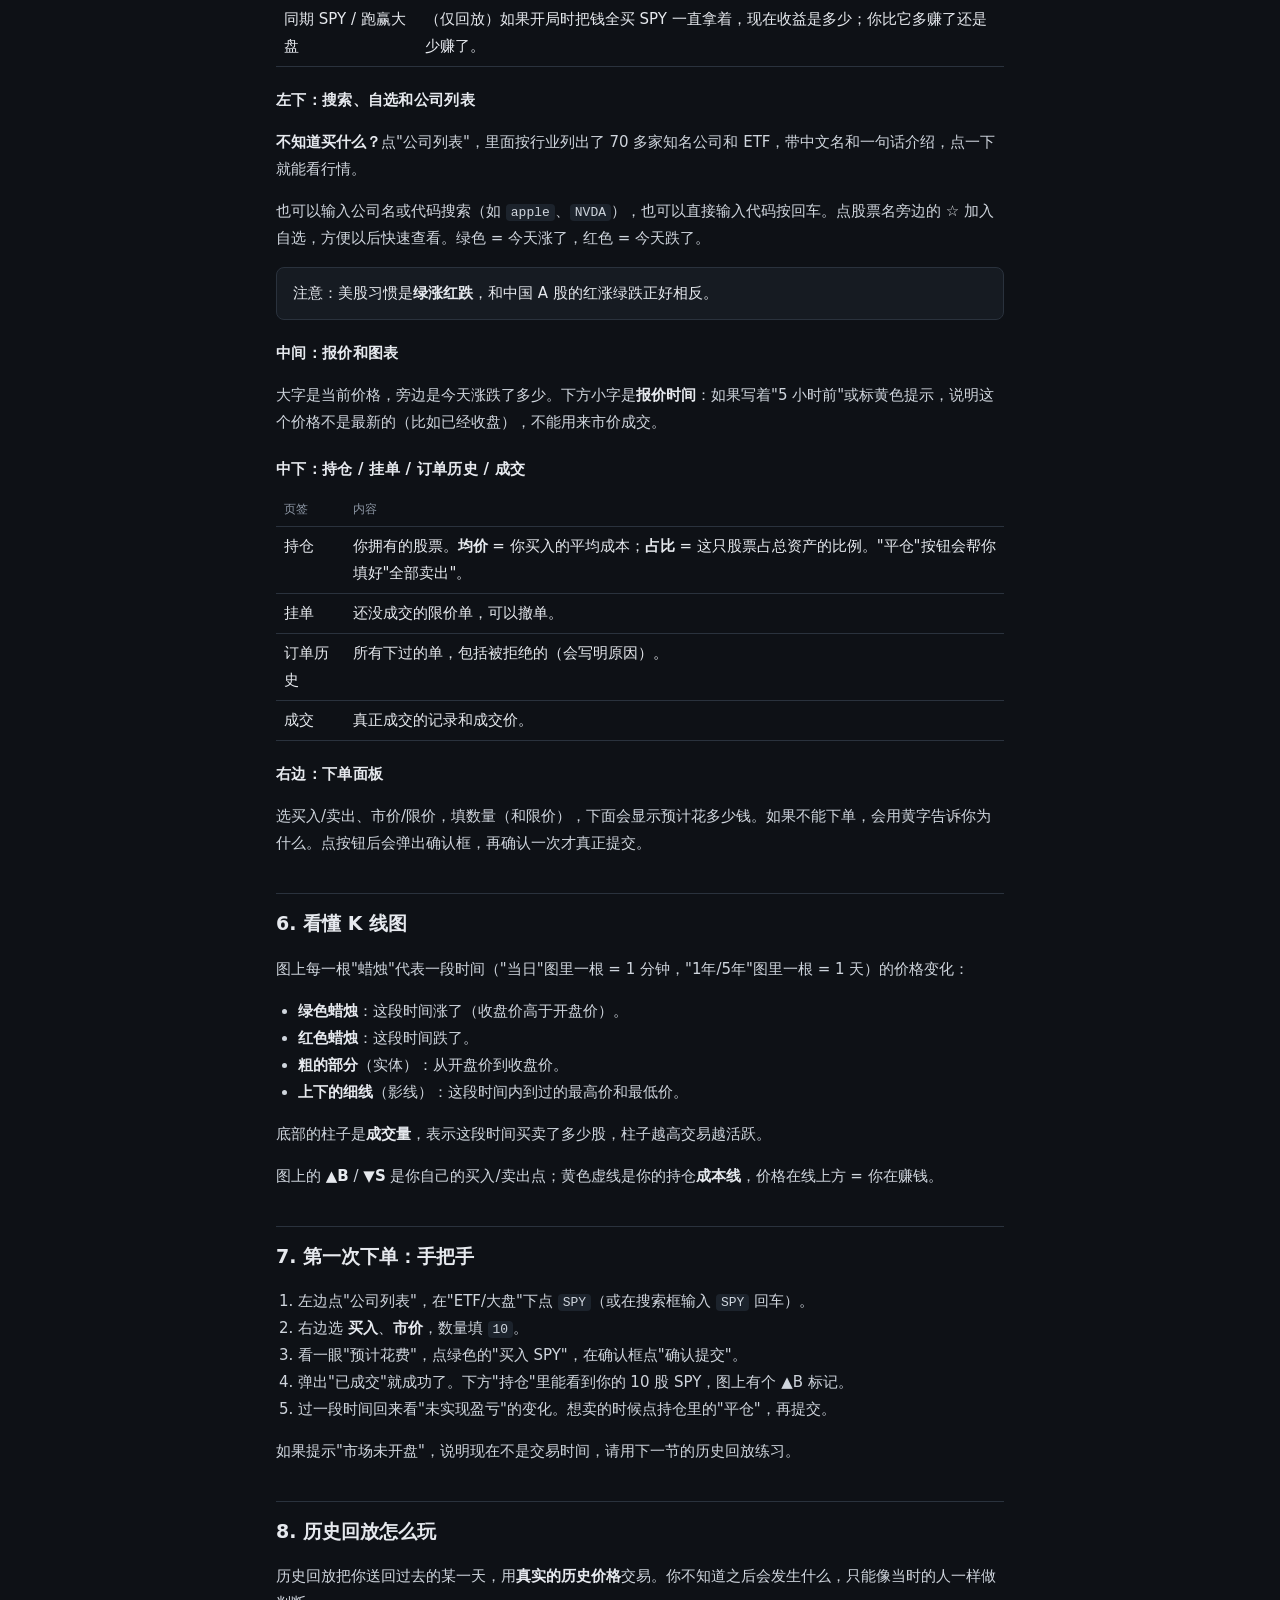
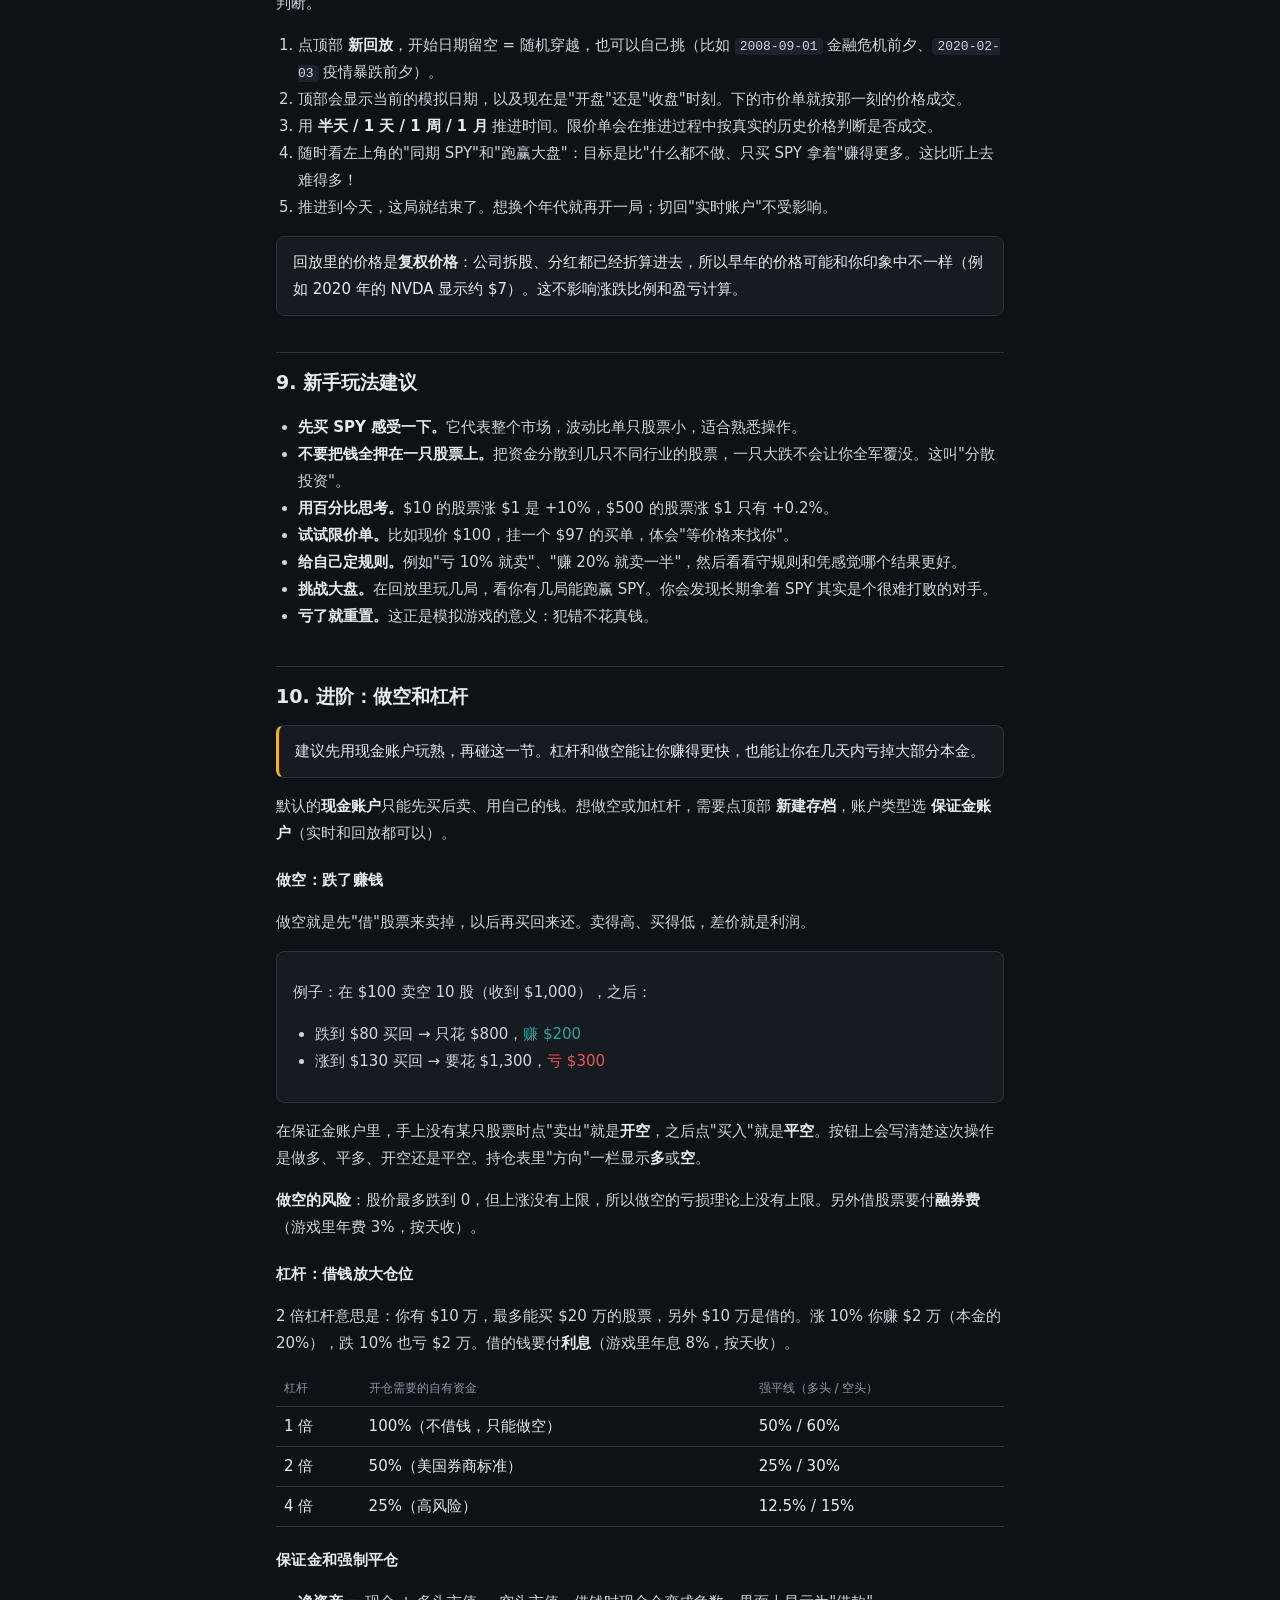
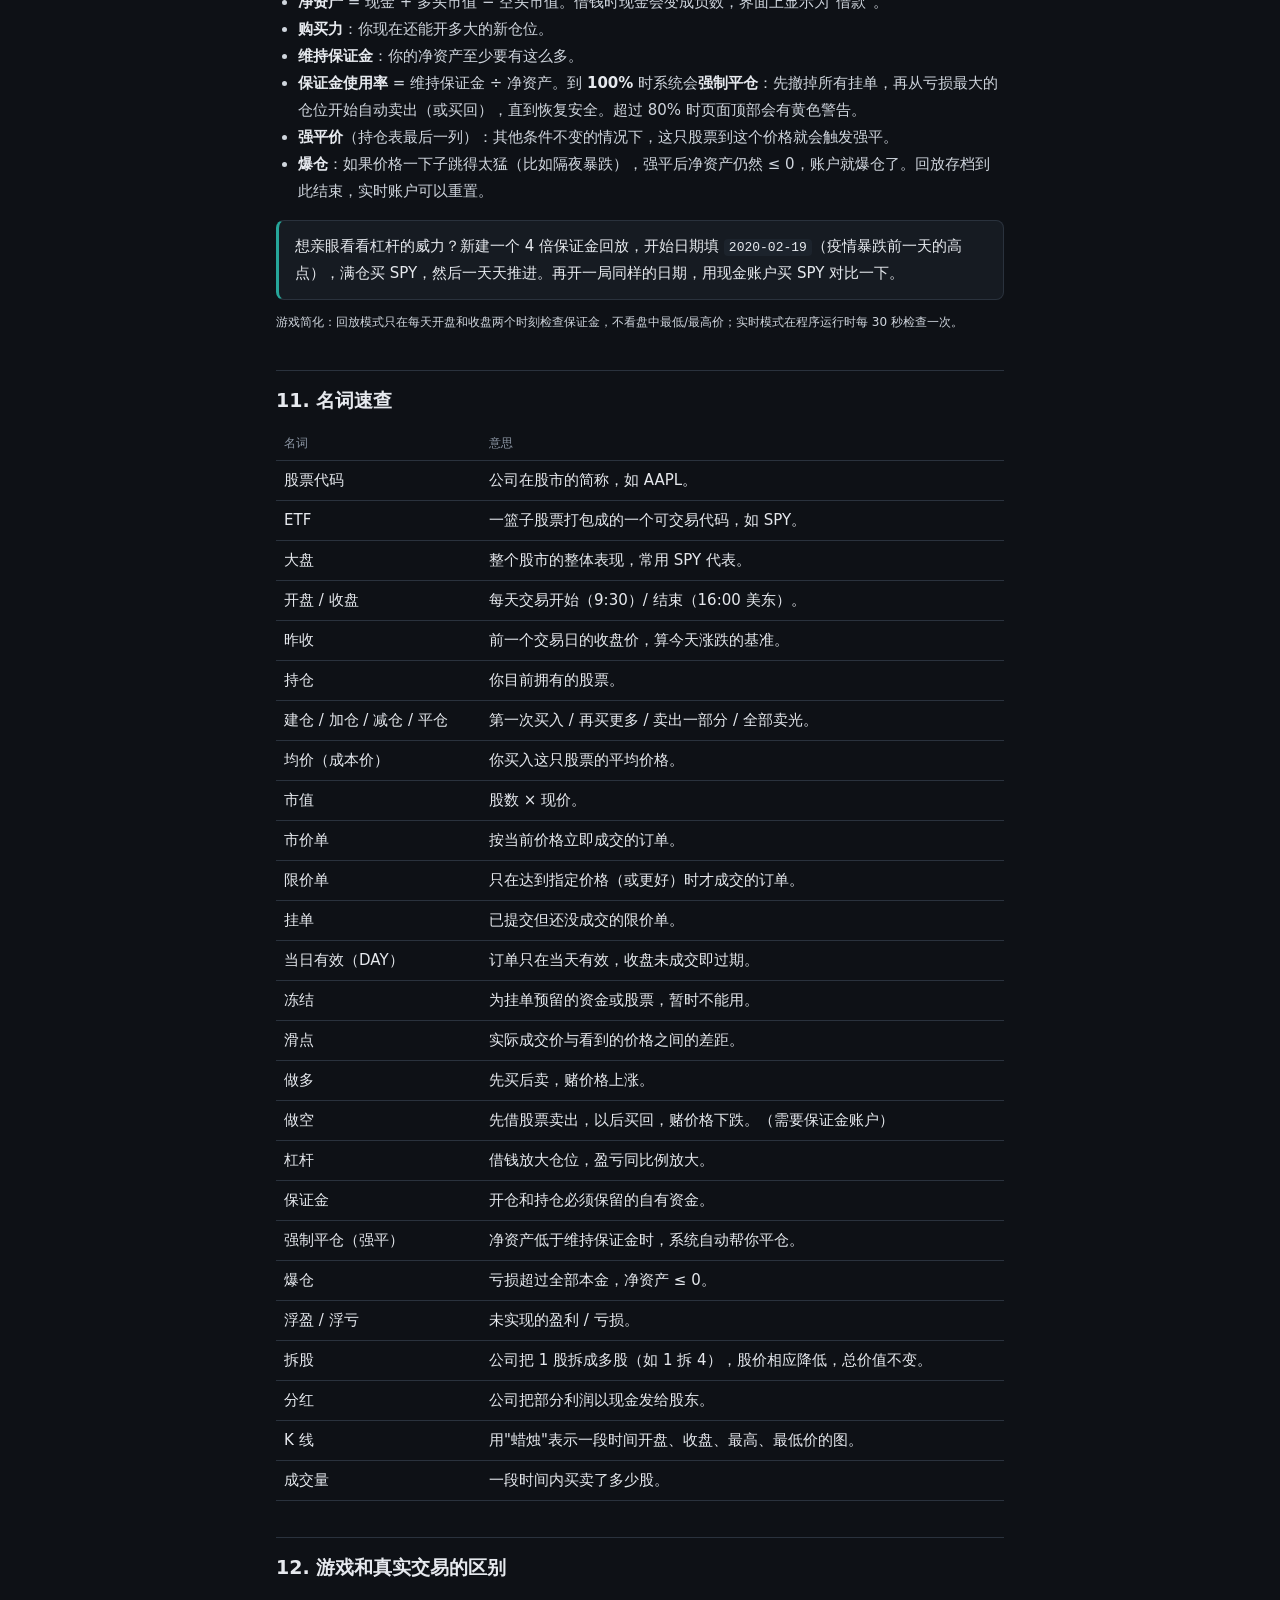
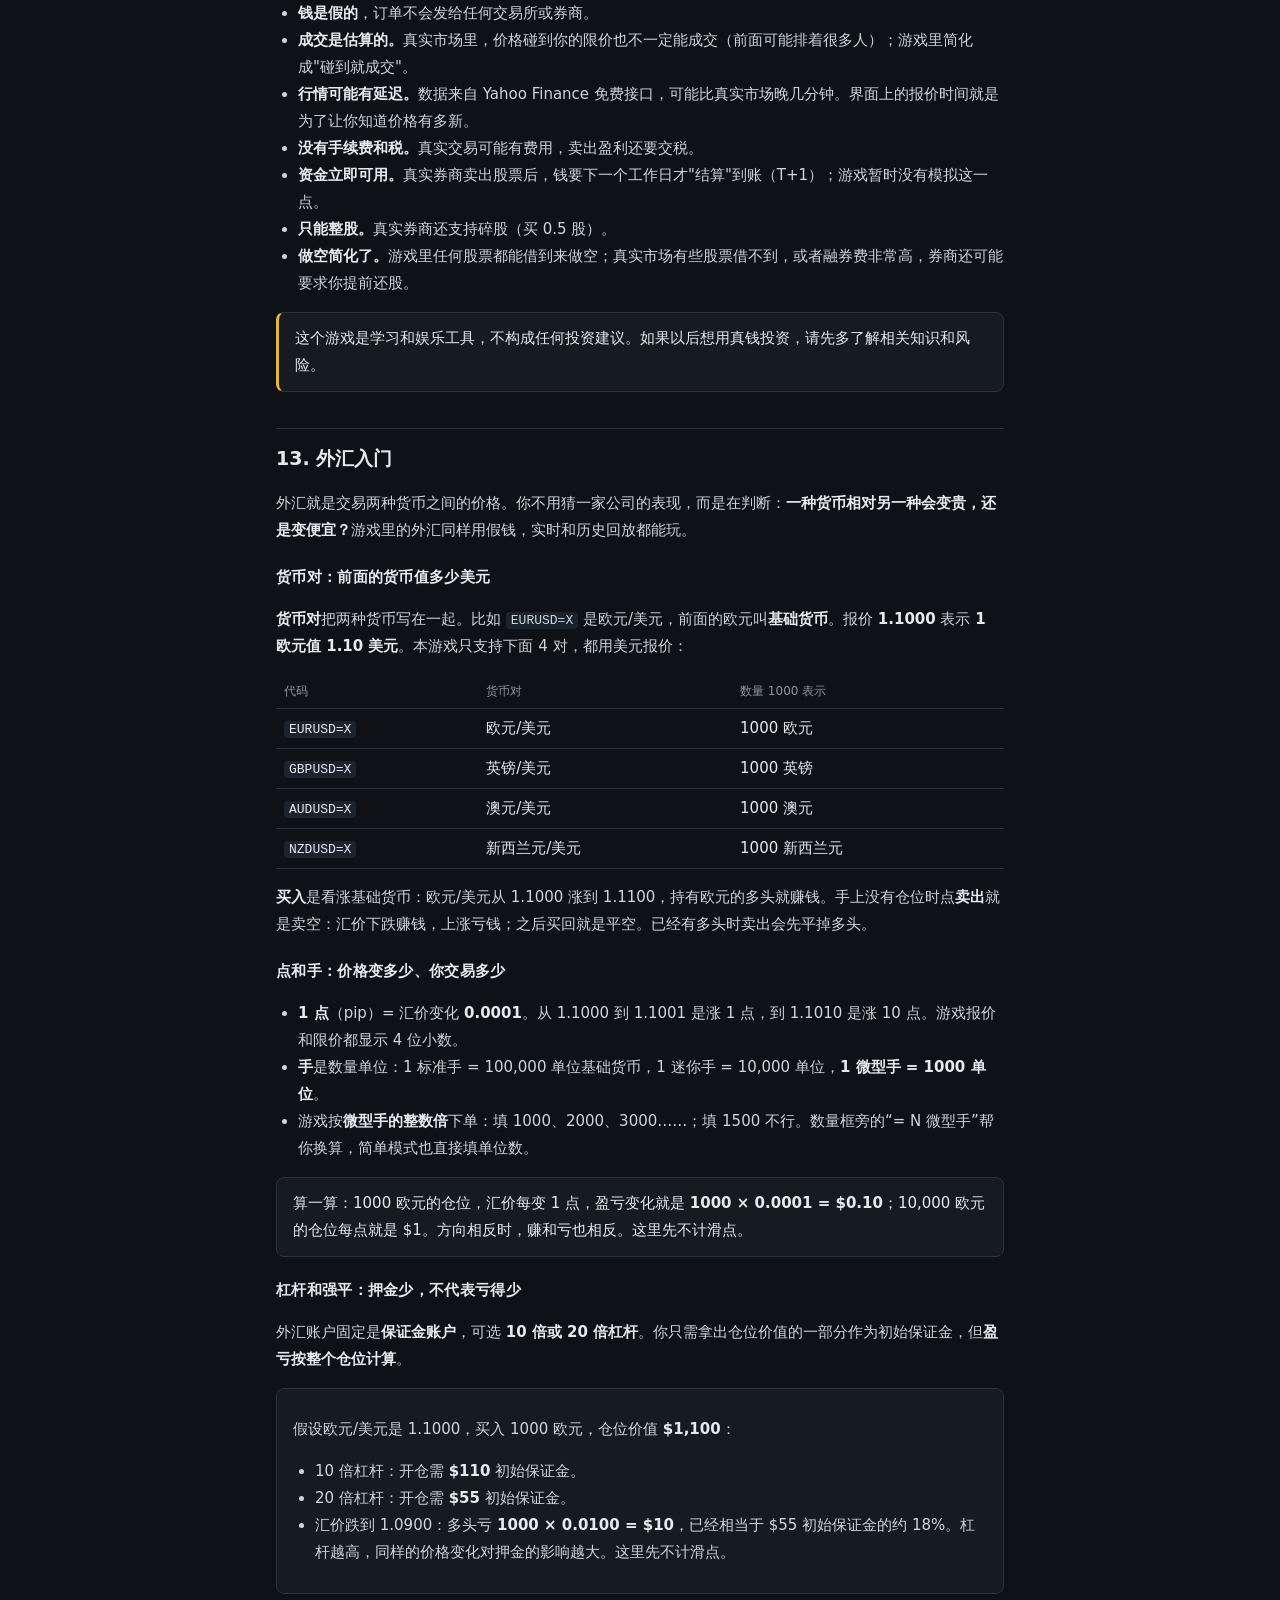
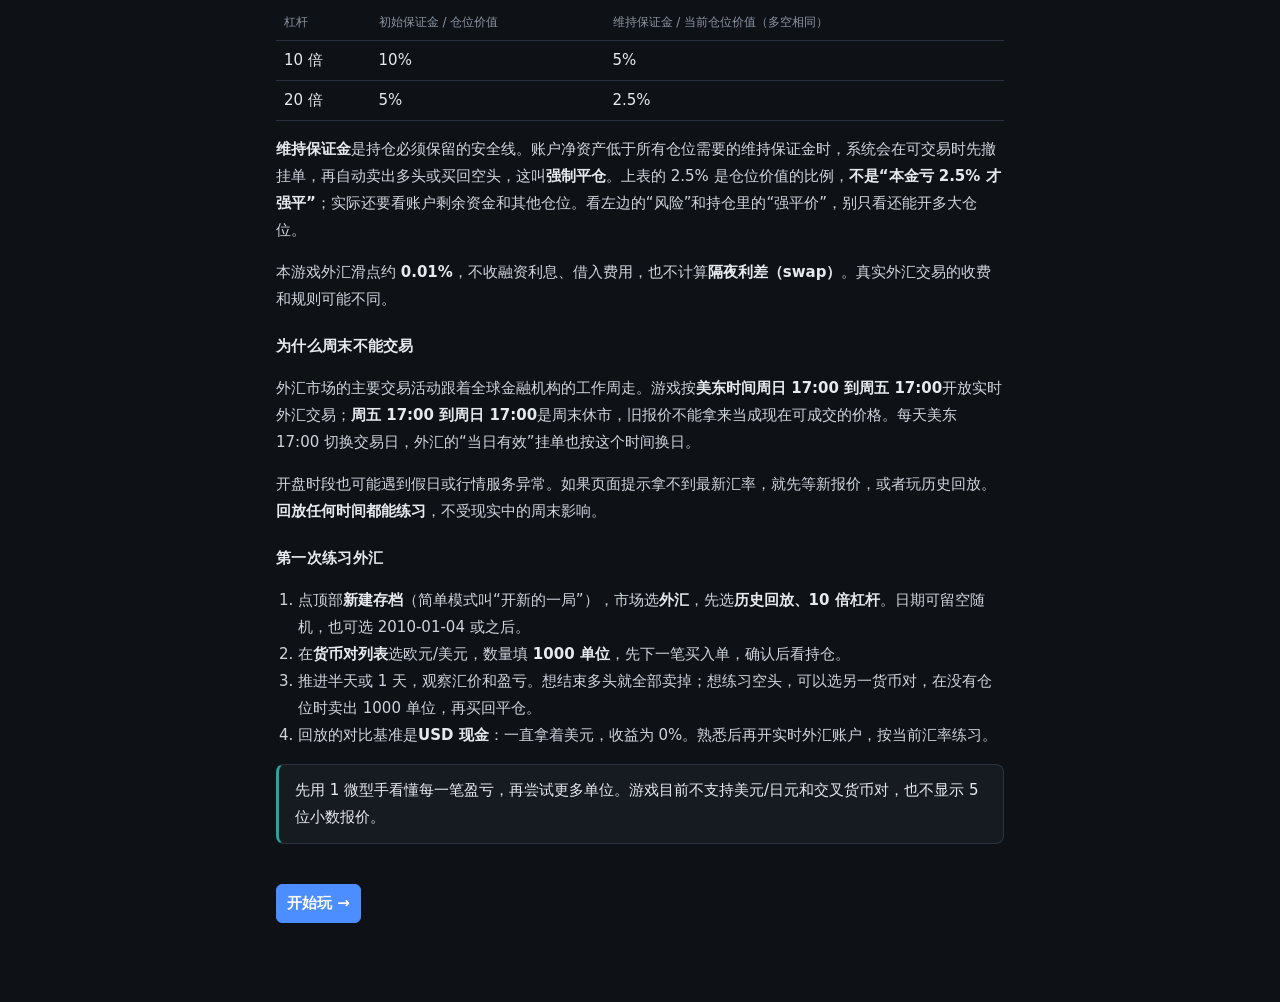
==== commit 5eb84a44: "docs(frontend): add beginner forex guide" ====
--- a/web/guide.html
+++ b/web/guide.html
@@ -3,6 +3,7 @@
 <head>
   <meta charset="utf-8">
   <meta name="viewport" content="width=device-width, initial-scale=1">
+  <link rel="icon" href="favicon.png">
   <title>新手指南 · StockSim</title>
   <link rel="stylesheet" href="style.css">
   <style>
@@ -34,6 +35,7 @@
 <article class="guide">
   <h1>新手指南</h1>
   <p class="muted">从没碰过股票也没关系。读完这页（约 10 分钟），你就能开始玩。游戏里的钱全是假的，亏光了点一下就能重来，放心大胆地试。</p>
+  <p>前面的例子主要讲美股。想练习货币之间的涨跌，可以直接看<a href="#forex">第 13 节：外汇入门</a>。</p>
 
   <div class="box toc">
     <a href="#basics">1. 股票是什么</a><br>
@@ -47,7 +49,8 @@
     <a href="#tips">9. 新手玩法建议</a><br>
     <a href="#margin">10. 进阶：做空和杠杆</a><br>
     <a href="#glossary">11. 名词速查</a><br>
-    <a href="#diff">12. 游戏和真实交易的区别</a>
+    <a href="#diff">12. 游戏和真实交易的区别</a><br>
+    <a href="#forex">13. 外汇入门</a>
   </div>
 
   <h2 id="basics">1. 股票是什么</h2>
@@ -78,7 +81,7 @@
     <li><b>未实现盈亏</b>（浮动盈亏）：你还拿着股票，赚亏只是"账面上的"，股价一变它就变。</li>
     <li><b>已实现盈亏</b>：你已经卖掉了，赚的或亏的钱已经落袋，不会再变。</li>
   </ul>
-  <p>这个游戏只能<b>先买后卖</b>（叫"做多"），所以只有股价上涨你才赚钱。手里没有的股票卖不了。</p>
+  <p>默认的美股现金账户只能<b>先买后卖</b>（叫"做多"），所以只有股价上涨你才赚钱。手里没有的股票卖不了。保证金账户还能<a href="#margin">做空</a>，外汇账户见<a href="#forex">第 13 节</a>。</p>
 
   <h2 id="hours">3. 什么时候能交易</h2>
   <p>美国股市的<b>常规交易时间</b>是美国东部时间<b>周一至周五 9:30 – 16:00</b>，美国法定节假日休市。</p>
@@ -259,7 +262,61 @@
   </ul>
   <div class="box warn">这个游戏是学习和娱乐工具，不构成任何投资建议。如果以后想用真钱投资，请先多了解相关知识和风险。</div>
 
+  <h2 id="forex">13. 外汇入门</h2>
+  <p>外汇就是交易两种货币之间的价格。你不用猜一家公司的表现，而是在判断：<b>一种货币相对另一种会变贵，还是变便宜？</b>游戏里的外汇同样用假钱，实时和历史回放都能玩。</p>
+
+  <h3>货币对：前面的货币值多少美元</h3>
+  <p><b>货币对</b>把两种货币写在一起。比如 <code>EURUSD=X</code> 是欧元/美元，前面的欧元叫<b>基础货币</b>。报价 <b>1.1000</b> 表示 <b>1 欧元值 1.10 美元</b>。本游戏只支持下面 4 对，都用美元报价：</p>
+  <table>
+    <tr><th>代码</th><th>货币对</th><th>数量 1000 表示</th></tr>
+    <tr><td><code>EURUSD=X</code></td><td>欧元/美元</td><td>1000 欧元</td></tr>
+    <tr><td><code>GBPUSD=X</code></td><td>英镑/美元</td><td>1000 英镑</td></tr>
+    <tr><td><code>AUDUSD=X</code></td><td>澳元/美元</td><td>1000 澳元</td></tr>
+    <tr><td><code>NZDUSD=X</code></td><td>新西兰元/美元</td><td>1000 新西兰元</td></tr>
+  </table>
+  <p><b>买入</b>是看涨基础货币：欧元/美元从 1.1000 涨到 1.1100，持有欧元的多头就赚钱。手上没有仓位时点<b>卖出</b>就是卖空：汇价下跌赚钱，上涨亏钱；之后买回就是平空。已经有多头时卖出会先平掉多头。</p>
+
+  <h3>点和手：价格变多少、你交易多少</h3>
+  <ul>
+    <li><b>1 点</b>（pip）= 汇价变化 <b>0.0001</b>。从 1.1000 到 1.1001 是涨 1 点，到 1.1010 是涨 10 点。游戏报价和限价都显示 4 位小数。</li>
+    <li><b>手</b>是数量单位：1 标准手 = 100,000 单位基础货币，1 迷你手 = 10,000 单位，<b>1 微型手 = 1000 单位</b>。</li>
+    <li>游戏按<b>微型手的整数倍</b>下单：填 1000、2000、3000……；填 1500 不行。数量框旁的“= N 微型手”帮你换算，简单模式也直接填单位数。</li>
+  </ul>
+  <div class="box">算一算：1000 欧元的仓位，汇价每变 1 点，盈亏变化就是 <b>1000 × 0.0001 = $0.10</b>；10,000 欧元的仓位每点就是 $1。方向相反时，赚和亏也相反。这里先不计滑点。</div>
+
+  <h3>杠杆和强平：押金少，不代表亏得少</h3>
+  <p>外汇账户固定是<b>保证金账户</b>，可选 <b>10 倍或 20 倍杠杆</b>。你只需拿出仓位价值的一部分作为初始保证金，但<b>盈亏按整个仓位计算</b>。</p>
+  <div class="box">
+    <p>假设欧元/美元是 1.1000，买入 1000 欧元，仓位价值 <b>$1,100</b>：</p>
+    <ul>
+      <li>10 倍杠杆：开仓需 <b>$110</b> 初始保证金。</li>
+      <li>20 倍杠杆：开仓需 <b>$55</b> 初始保证金。</li>
+      <li>汇价跌到 1.0900：多头亏 <b>1000 × 0.0100 = $10</b>，已经相当于 $55 初始保证金的约 18%。杠杆越高，同样的价格变化对押金的影响越大。这里先不计滑点。</li>
+    </ul>
+  </div>
+  <table>
+    <tr><th>杠杆</th><th>初始保证金 / 仓位价值</th><th>维持保证金 / 当前仓位价值（多空相同）</th></tr>
+    <tr><td>10 倍</td><td>10%</td><td>5%</td></tr>
+    <tr><td>20 倍</td><td>5%</td><td>2.5%</td></tr>
+  </table>
+  <p><b>维持保证金</b>是持仓必须保留的安全线。账户净资产低于所有仓位需要的维持保证金时，系统会在可交易时先撤挂单，再自动卖出多头或买回空头，这叫<b>强制平仓</b>。上表的 2.5% 是仓位价值的比例，<b>不是“本金亏 2.5% 才强平”</b>；实际还要看账户剩余资金和其他仓位。看左边的“风险”和持仓里的“强平价”，别只看还能开多大仓位。</p>
+  <p>本游戏外汇滑点约 <b>0.01%</b>，不收融资利息、借入费用，也不计算<b>隔夜利差（swap）</b>。真实外汇交易的收费和规则可能不同。</p>
+
+  <h3>为什么周末不能交易</h3>
+  <p>外汇市场的主要交易活动跟着全球金融机构的工作周走。游戏按<b>美东时间周日 17:00 到周五 17:00</b>开放实时外汇交易；<b>周五 17:00 到周日 17:00</b>是周末休市，旧报价不能拿来当成现在可成交的价格。每天美东 17:00 切换交易日，外汇的“当日有效”挂单也按这个时间换日。</p>
+  <p>开盘时段也可能遇到假日或行情服务异常。如果页面提示拿不到最新汇率，就先等新报价，或者玩历史回放。<b>回放任何时间都能练习</b>，不受现实中的周末影响。</p>
+
+  <h3>第一次练习外汇</h3>
+  <ol>
+    <li>点顶部<b>新建存档</b>（简单模式叫“开新的一局”），市场选<b>外汇</b>，先选<b>历史回放、10 倍杠杆</b>。日期可留空随机，也可选 2010-01-04 或之后。</li>
+    <li>在<b>货币对列表</b>选欧元/美元，数量填 <b>1000 单位</b>，先下一笔买入单，确认后看持仓。</li>
+    <li>推进半天或 1 天，观察汇价和盈亏。想结束多头就全部卖掉；想练习空头，可以选另一货币对，在没有仓位时卖出 1000 单位，再买回平仓。</li>
+    <li>回放的对比基准是<b>USD 现金</b>：一直拿着美元，收益为 0%。熟悉后再开实时外汇账户，按当前汇率练习。</li>
+  </ol>
+  <div class="box tip">先用 1 微型手看懂每一笔盈亏，再尝试更多单位。游戏目前不支持美元/日元和交叉货币对，也不显示 5 位小数报价。</div>
+
   <p style="margin-top:40px"><a href="./"><button class="primary">开始玩 →</button></a></p>
 </article>
+<script src="ping.js"></script>
 </body>
 </html>
